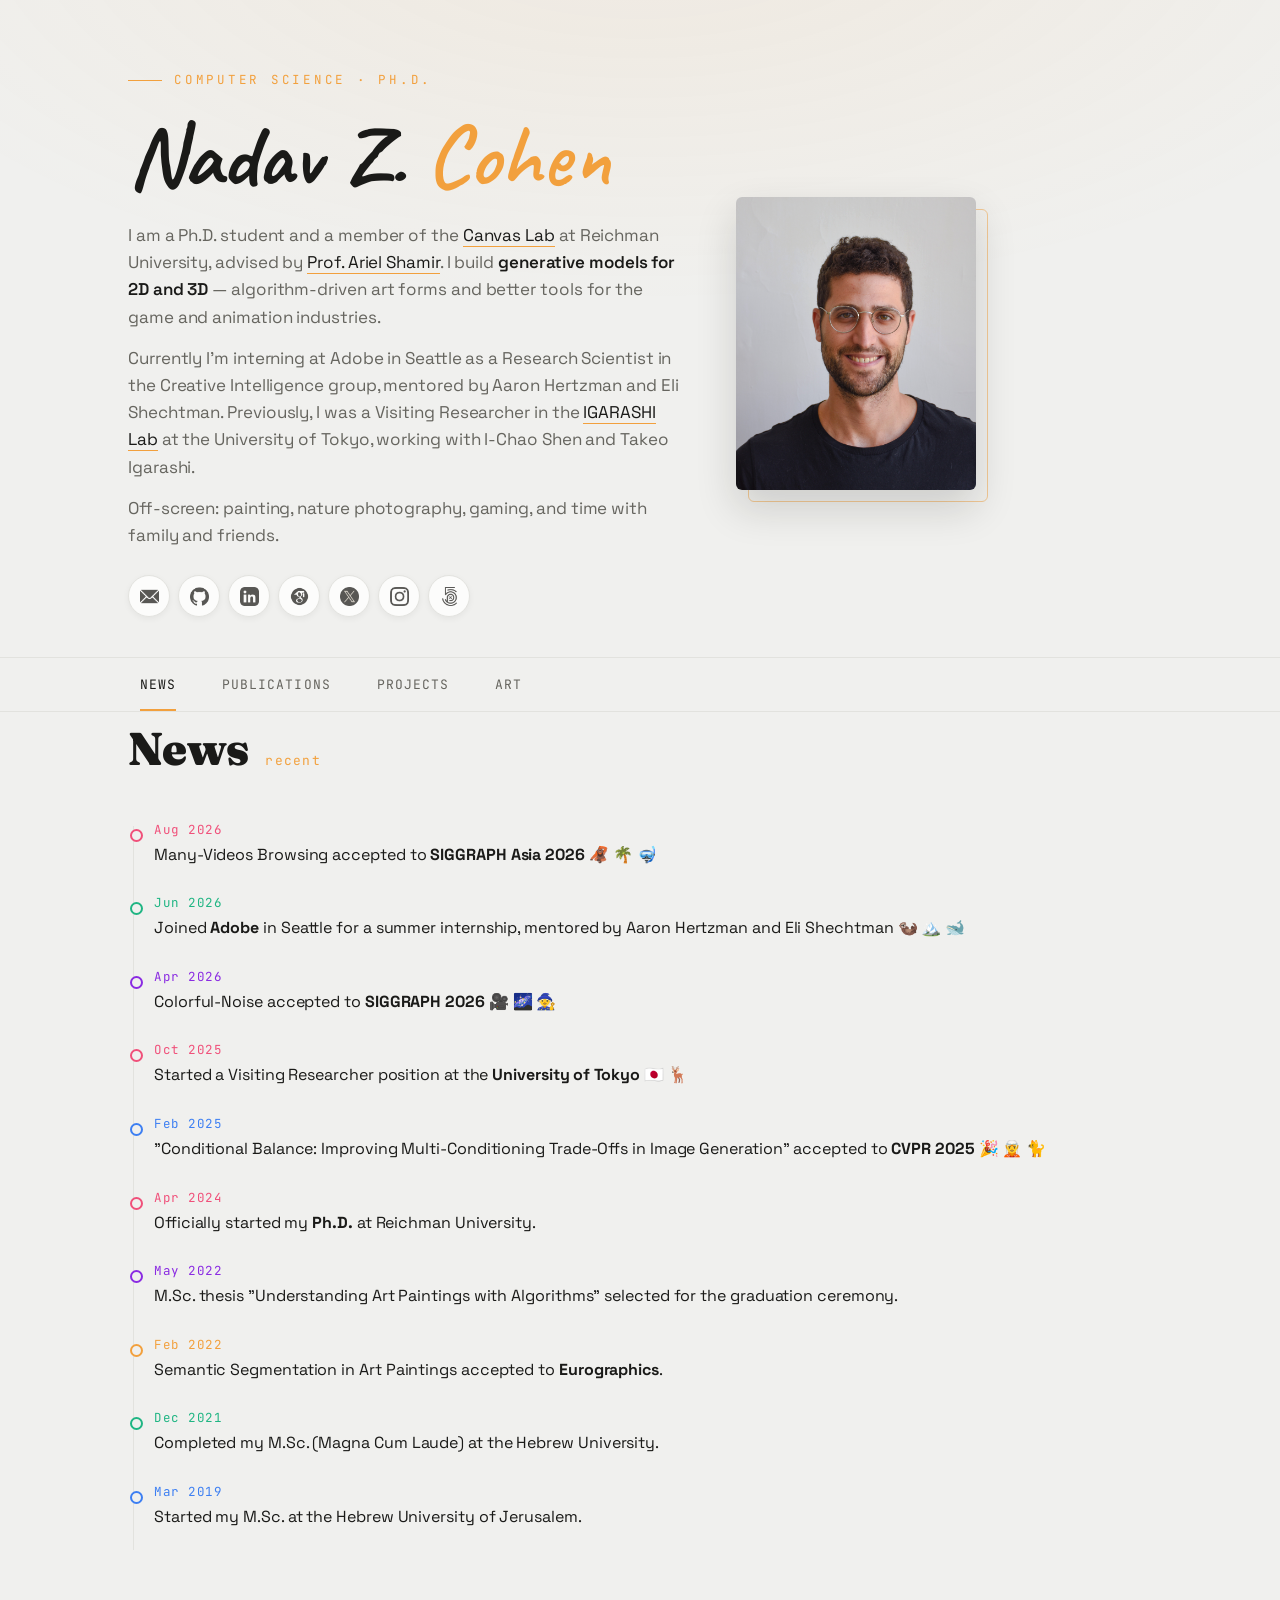
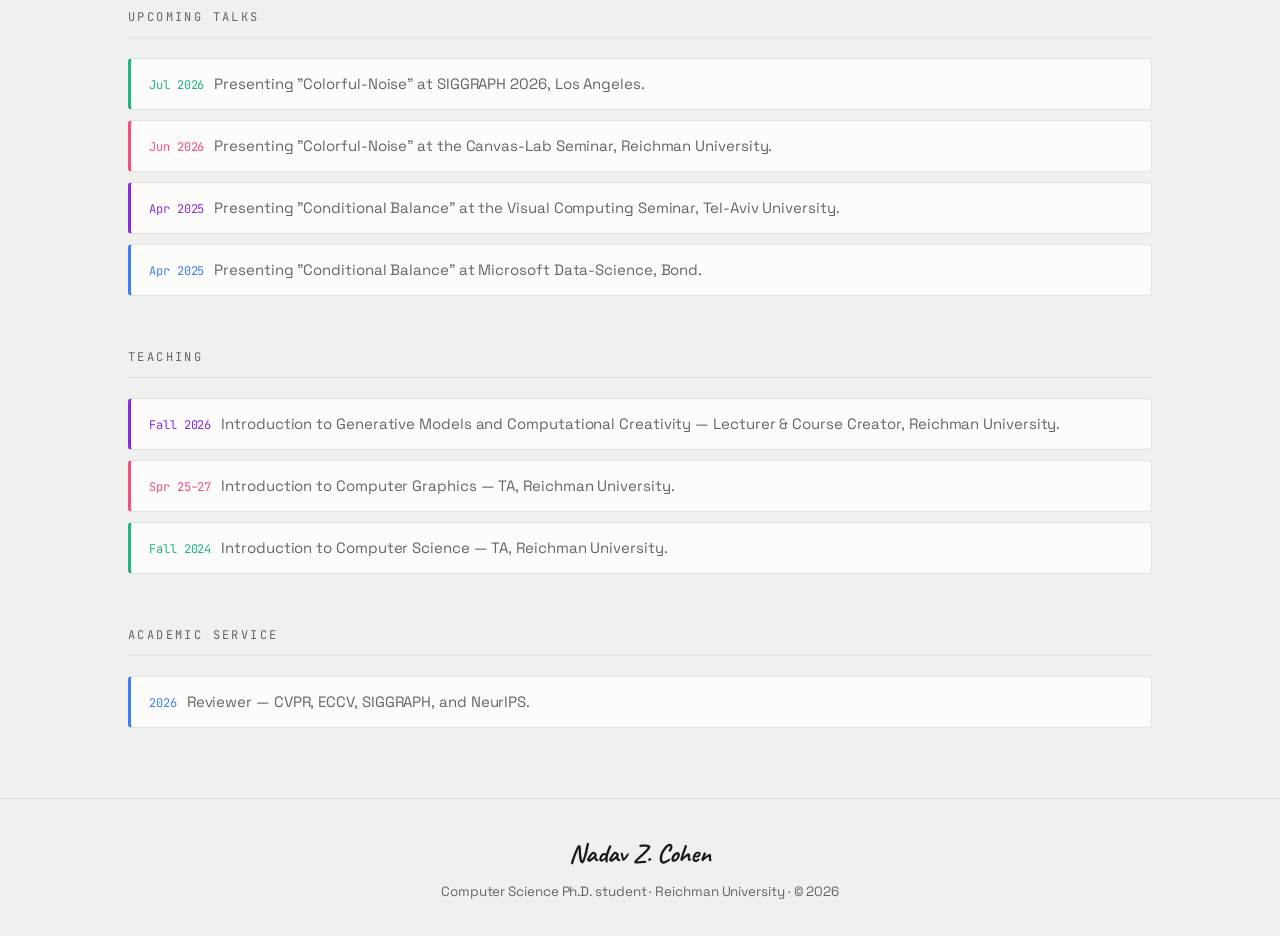
==== index.html @ 79a23402 "type fix" ====
<!DOCTYPE html>
<html lang="en">
<head>
<meta charset="UTF-8">
<meta name="viewport" content="width=device-width, initial-scale=1">
<meta name="author" content="Nadav Z. Cohen">
<title>Nadav Z. Cohen</title>

<link rel="preconnect" href="https://fonts.googleapis.com">
<link rel="preconnect" href="https://fonts.gstatic.com" crossorigin>
<link href="https://fonts.googleapis.com/css2?family=Caveat:wght@600;700&family=Fraunces:ital,opsz,wght@0,9..144,400;0,9..144,600;0,9..144,900;1,9..144,500&family=Space+Grotesk:wght@400;500;600;700&family=JetBrains+Mono:wght@400;500&display=swap" rel="stylesheet">

<link rel="icon" type="image/png" href="images/seal_icon.png">

<!-- Google Analytics -->
<script async src="https://www.googletagmanager.com/gtag/js?id=UA-179752514-1"></script>
<script>
  window.dataLayer = window.dataLayer || [];
  function gtag(){dataLayer.push(arguments);}
  gtag('js', new Date());
  gtag('config', 'UA-179752514-1');
</script>

<style>
:root{
  --ground:#f0f0ee;        /* dim white — soft neutral light grey */
  --ground-soft:#fcfcfb;   /* raised card surface, near-white */
  --paper:#1a1a18;         /* near-black ink text */
  --paper-dim:#66655f;     /* muted body */
  --line:#e2e2de;          /* hairline */
  /* pigment accents, used as a section filing system — bright & poppy */
  --pig-news:#f2a03d;      /* marigold */
  --pig-pub:#1fb583;       /* jade */
  --pig-proj:#3d7ff2;      /* cobalt */
  --pig-art:#f0507a;       /* punch pink */
  --accent:var(--pig-news);
  --display:"Fraunces",Georgia,serif;
  --body:"Space Grotesk",system-ui,sans-serif;
  --mono:"JetBrains Mono",monospace;
}

*{box-sizing:border-box;margin:0;padding:0}
html{scroll-behavior:smooth}
body{
  background:var(--ground);
  color:var(--paper);
  font-family:var(--body);
  font-size:16px;
  line-height:1.6;
  letter-spacing:-.005em;
  -webkit-font-smoothing:antialiased;
  overflow-x:hidden;
}
a{color:inherit;text-decoration:none}
img{display:block;max-width:100%}

.wrap{max-width:1080px;margin:0 auto;padding:0 28px}

/* subtle grain / vignette so the dark ground feels like canvas, not a void */
body::before{
  content:"";position:fixed;inset:0;pointer-events:none;z-index:0;
  background:radial-gradient(120% 80% at 50% -10%, rgba(242,160,61,.08), transparent 55%);
}

/* ---------- HERO ---------- */
.hero{position:relative;z-index:1;padding:70px 0 40px}
.hero-grid{display:flex;align-items:center;gap:48px;flex-wrap:wrap}
.hero-grid > div:first-child{flex:0 1 560px;min-width:0}
.eyebrow{
  font-family:var(--mono);font-size:12.5px;letter-spacing:.22em;text-transform:uppercase;
  color:var(--accent);margin-bottom:22px;display:flex;align-items:center;gap:12px;
}
.eyebrow::before{content:"";width:34px;height:1px;background:var(--accent)}
.hero h1{
  font-family:"Caveat",cursive;
  font-weight:700;
  font-size:clamp(52px,7vw,88px);
  line-height:1;
  letter-spacing:0;
  margin-bottom:22px;
  white-space:nowrap;
}
.hero h1 em{font-style:normal;font-weight:600;color:var(--accent)}
.lede{font-size:17px;color:var(--paper-dim);max-width:52ch;margin-bottom:14px}
.lede strong{color:var(--paper);font-weight:600}
.lede a{color:var(--paper);border-bottom:1px solid var(--accent);transition:color .2s}
.lede a:hover{color:var(--accent)}

.portrait{position:relative;width:240px;justify-self:start}
.portrait img{
  width:100%;border-radius:6px;
  filter:contrast(1.02);
  box-shadow:0 18px 40px rgba(26,24,21,.16);
}
.portrait::after{
  content:"";position:absolute;inset:12px -12px -12px 12px;border:1px solid var(--accent);
  border-radius:6px;z-index:-1;opacity:.5;transition:border-color .3s;
}

/* socials */
.socials{display:flex;gap:8px;margin-top:26px;flex-wrap:wrap}
.socials a{
  width:42px;height:42px;display:grid;place-items:center;border-radius:50%;
  border:1px solid var(--line);background:var(--ground-soft);
  box-shadow:0 2px 6px rgba(26,24,21,.05);
  transition:transform .2s ease,border-color .2s ease,background .2s ease;
}
.socials a:hover{transform:translateY(-3px);border-color:var(--accent);background:#f4f4f2}
.socials img{width:19px;height:19px;filter:invert(18%) sepia(6%) saturate(400%) hue-rotate(3deg);opacity:.8}

/* ---------- NAV ---------- */
nav{
  position:sticky;top:0;z-index:20;
  background:rgba(240,240,238,.85);backdrop-filter:blur(12px);
  border-top:1px solid var(--line);border-bottom:1px solid var(--line);
}
.nav-inner{display:flex;gap:6px;max-width:1080px;margin:0 auto;padding:0 20px}
.nav-btn{
  font-family:var(--mono);font-size:13px;letter-spacing:.08em;text-transform:uppercase;
  color:var(--paper-dim);background:none;border:none;cursor:pointer;
  padding:18px 20px;position:relative;transition:color .2s;
}
.nav-btn:hover{color:var(--paper)}
.nav-btn.active{color:var(--paper)}
.nav-btn::after{
  content:"";position:absolute;left:20px;right:20px;bottom:0;height:2px;
  background:var(--accent);transform:scaleX(0);transform-origin:left;transition:transform .3s ease;
}
.nav-btn.active::after{transform:scaleX(1)}

/* ---------- SECTIONS ---------- */
main{position:relative;z-index:1;padding:64px 0 40px;min-height:60vh}
.section{display:none;animation:rise .5s ease both}
.section.active{display:block}
@keyframes rise{from{opacity:0;transform:translateY(16px)}to{opacity:1;transform:none}}

.section-head{
  display:flex;align-items:baseline;gap:16px;margin-bottom:34px;
}
.section-head h2{
  font-family:var(--display);font-weight:900;font-size:clamp(30px,4vw,46px);letter-spacing:-.015em;
}
.section-head .count{font-family:var(--mono);font-size:13px;color:var(--accent);letter-spacing:.1em}
.subhead{
  font-family:var(--mono);font-size:12px;letter-spacing:.2em;text-transform:uppercase;
  color:var(--paper-dim);margin:52px 0 20px;padding-bottom:10px;border-bottom:1px solid var(--line);
}

/* ---------- NEWS (timeline) ---------- */
.timeline{position:relative;padding-left:26px}
.timeline::before{content:"";position:absolute;left:5px;top:6px;bottom:6px;width:1px;background:var(--line)}
.entry{position:relative;padding:0 0 26px 0}
.entry::before{
  content:"";position:absolute;left:-24px;top:9px;width:9px;height:9px;border-radius:50%;
  background:var(--ground);border:2px solid var(--dot,var(--accent));transition:transform .2s;
}
.entry:hover::before{transform:scale(1.4)}
.entry .date{font-family:var(--mono);font-size:12.5px;color:var(--dot,var(--accent));letter-spacing:.04em}
.entry p{color:var(--paper);font-size:16px;margin-top:2px}

.talks-list,.teaching-list,.service-list{display:grid;gap:10px}
.pill{
  border:1px solid var(--line);border-left:3px solid var(--pill,var(--accent));
  border-radius:4px;padding:13px 18px;font-size:15px;color:var(--paper-dim);
  transition:background .2s,color .2s;background:var(--ground-soft);
}
.pill:hover{background:#f6f6f4;color:var(--paper)}
.pill .k{font-family:var(--mono);font-size:12px;color:var(--pill,var(--accent));margin-right:10px}

/* ---------- PUBLICATIONS ---------- */
.pub{
  display:grid;grid-template-columns:420px 1fr;gap:30px;align-items:center;
  padding:26px;margin-bottom:22px;border:1px solid var(--line);border-radius:8px;
  background:var(--ground-soft);position:relative;overflow:hidden;
  transition:transform .3s ease,border-color .3s ease;
}
.pub::before{content:"";position:absolute;left:0;top:0;bottom:0;width:4px;background:var(--venue,var(--accent))}
.pub:hover{transform:translateY(-4px);border-color:var(--venue,var(--accent));box-shadow:0 14px 34px rgba(26,24,21,.1)}
.pub-img{border-radius:5px;overflow:hidden;background:#e8e8e4}
.pub-img img{width:100%;height:auto;display:block}
.venue{
  font-family:var(--mono);font-size:12px;letter-spacing:.14em;text-transform:uppercase;
  color:var(--venue,var(--accent));margin-bottom:8px;
}
.pub h3{font-family:var(--display);font-weight:600;font-size:23px;line-height:1.2;margin-bottom:12px;letter-spacing:-.01em}
.authors{font-size:14.5px;color:var(--paper-dim);margin-bottom:16px}
.authors a{color:var(--paper);transition:color .2s}
.authors a:hover{color:var(--venue,var(--accent))}
.authors .me{color:var(--venue,var(--accent));font-weight:600}
.links{display:flex;gap:10px;flex-wrap:wrap}
.links a{
  font-family:var(--mono);font-size:12.5px;padding:7px 14px;border-radius:20px;
  border:1px solid var(--line);color:var(--paper-dim);transition:all .2s;
}
.links a:hover{border-color:var(--venue,var(--accent));color:var(--paper);background:#f4f4f2}
/* disabled link — for papers/resources not available yet */
.links a.disabled{
  color:#c3bdb2;border-color:var(--line);border-style:dashed;
  cursor:not-allowed;pointer-events:none;background:transparent;
}
.links a.disabled:hover{border-color:var(--line);color:#c3bdb2;background:transparent}

/* ---------- PROJECTS ---------- */
.project{
  display:grid;grid-template-columns:280px 1fr;gap:0;border:1px solid var(--line);
  border-radius:8px;overflow:hidden;background:var(--ground-soft);
  transition:transform .3s ease,border-color .3s ease;
}
.project:hover{transform:translateY(-4px);border-color:var(--pig-proj);box-shadow:0 14px 34px rgba(26,24,21,.1)}
.project img{width:100%;height:100%;object-fit:cover;min-height:180px}
.project .body{padding:28px;display:flex;flex-direction:column;justify-content:center}
.project .date{font-family:var(--mono);font-size:12px;color:var(--pig-proj);letter-spacing:.1em;margin-bottom:10px}
.project h3{font-family:var(--display);font-weight:600;font-size:22px;margin-bottom:10px}
.project p{color:var(--paper-dim);font-size:15px}

/* ---------- ART ---------- */
.art-top{display:flex;justify-content:space-between;align-items:center;flex-wrap:wrap;gap:16px;margin-bottom:26px}
.toggle{display:flex;align-items:center;gap:10px;font-family:var(--mono);font-size:12px;letter-spacing:.1em;text-transform:uppercase;color:var(--paper-dim)}
.switch{position:relative;width:46px;height:26px}
.switch input{opacity:0;width:0;height:0}
.slider{position:absolute;inset:0;background:var(--line);border-radius:26px;cursor:pointer;transition:.3s}
.slider::before{content:"";position:absolute;width:20px;height:20px;left:3px;top:3px;background:var(--paper);border-radius:50%;transition:.3s}
input:checked + .slider{background:var(--pig-art)}
input:checked + .slider::before{transform:translateX(20px)}

.art-grid{display:grid;grid-template-columns:repeat(4,1fr);gap:16px}
.art-item{position:relative;aspect-ratio:1;border-radius:6px;overflow:hidden;cursor:pointer}
.art-item img{width:100%;height:100%;object-fit:cover;transition:transform .5s ease,filter .3s ease}
.art-item:hover img{transform:scale(1.06)}
.art-item .cap{
  position:absolute;left:0;right:0;bottom:0;padding:26px 12px 12px;
  background:linear-gradient(transparent,rgba(0,0,0,.85));
  font-family:var(--mono);font-size:11.5px;letter-spacing:.03em;color:#fff;
  opacity:0;transform:translateY(6px);transition:.3s;
}
.art-item:hover .cap{opacity:1;transform:none}
.art-item .nsfw-tag{
  position:absolute;top:50%;left:50%;transform:translate(-50%,-50%);
  font-family:var(--mono);font-size:11px;letter-spacing:.15em;color:#fff;
  border:1px solid #fff;padding:5px 10px;border-radius:3px;pointer-events:none;
}
.art-item img.nsfw{filter:blur(14px)}

/* modal */
.modal{display:none;position:fixed;inset:0;z-index:100;background:rgba(28,26,22,.55);backdrop-filter:blur(4px)}
.modal.open{display:grid;place-items:center;padding:32px}
.modal-box{display:grid;grid-template-columns:1fr 300px;gap:28px;max-width:1000px;max-height:88vh;align-items:center}
.modal-box img{max-height:82vh;border-radius:5px;object-fit:contain}
.modal-info{background:var(--ground-soft);padding:26px;border-radius:8px;box-shadow:0 20px 50px rgba(26,24,21,.25)}
.modal-info h3{font-family:var(--display);font-style:italic;font-weight:500;font-size:30px;margin-bottom:16px;color:var(--paper)}
.modal-info p{color:var(--paper-dim);font-size:15.5px;line-height:1.7}
.modal-close{position:fixed;top:18px;right:26px;width:44px;height:44px;font-size:30px;color:var(--paper);cursor:pointer;line-height:1;background:var(--ground-soft);border:1px solid var(--line);border-radius:50%;box-shadow:0 4px 12px rgba(26,24,21,.2)}

/* ---------- FOOTER ---------- */
footer{
  position:relative;z-index:1;border-top:1px solid var(--line);margin-top:70px;
  padding:34px 0;text-align:center;color:var(--paper-dim);font-size:13.5px;
}
footer .sig{font-family:"Caveat",cursive;font-weight:700;font-size:26px;color:var(--paper);margin-bottom:6px}

/* ---------- RESPONSIVE ---------- */
@media (max-width:820px){
  .hero-grid{grid-template-columns:1fr;gap:36px}
  .portrait{max-width:340px}
  .pub,.project{grid-template-columns:1fr}
  .art-grid{grid-template-columns:repeat(2,1fr)}
  .modal-box{grid-template-columns:1fr;overflow-y:auto}
  .nav-inner{overflow-x:auto}
  .nav-btn{white-space:nowrap;padding:16px 14px}
}
@media (max-width:480px){
  .hero h1{font-size:clamp(38px,12vw,52px)}
  .art-grid{grid-template-columns:1fr}
  .wrap{padding:0 20px}
}
@media (prefers-reduced-motion:reduce){
  *{animation:none!important;transition:none!important;scroll-behavior:auto}
}
</style>
</head>
<body>

<!-- HERO -->
<header class="hero">
  <div class="wrap hero-grid">
    <div>
      <div class="eyebrow">Computer Science · Ph.D.</div>
      <h1>Nadav Z. <em>Cohen</em></h1>
      <p class="lede">I am a Ph.D. student and a member of the <a href="https://canvas-lab.org/" target="_blank">Canvas Lab</a> at Reichman University, advised by <a href="https://faculty.runi.ac.il/arik/site/index.asp" target="_blank">Prof. Ariel Shamir</a>. I build <strong>generative models for 2D and 3D</strong> — algorithm-driven art forms and better tools for the game and animation industries.</p>
      <p class="lede">Currently I'm interning at Adobe in Seattle as a Research Scientist in the Creative Intelligence group, mentored by Aaron Hertzman and Eli Shechtman. Previously, I was a Visiting Researcher in the <a href="https://www-ui.is.s.u-tokyo.ac.jp/en/" target="_blank">IGARASHI Lab</a> at the University of Tokyo, working with I-Chao Shen and Takeo Igarashi.</p>
      <p class="lede">Off-screen: painting, nature photography, gaming, and time with family and friends.</p>
      <div class="socials">
        <a href="mailto:nadavc220@gmail.com" title="Email"><img src="images/icons/mail.png" alt="Email"></a>
        <a href="https://github.com/Nadavc220" target="_blank" title="GitHub"><img src="images/icons/github.png" alt="GitHub"></a>
        <a href="https://www.linkedin.com/in/nadavc220/" target="_blank" title="LinkedIn"><img src="images/icons/linkedin.png" alt="LinkedIn"></a>
        <a href="https://scholar.google.com/citations?hl=iw&user=fq-Ja3wAAAAJ" target="_blank" title="Google Scholar"><img src="images/icons/scholar.png" alt="Scholar"></a>
        <a href="https://x.com/nadavc220" target="_blank" title="X"><img src="images/icons/x.png" alt="X"></a>
        <a href="https://www.instagram.com/nadavc220/" target="_blank" title="Instagram"><img src="images/icons/instagram.png" alt="Instagram"></a>
        <a href="https://500px.com/p/nadavc220" target="_blank" title="500px"><img src="images/icons/500px.png" alt="500px"></a>
      </div>
    </div>
    <div class="portrait">
      <a href="images/profile.jpg"><img src="images/profile.jpg" alt="Nadav Cohen"></a>
    </div>
  </div>
</header>

<!-- NAV -->
<nav>
  <div class="nav-inner">
    <button class="nav-btn active" data-target="news" data-accent="--pig-news">News</button>
    <button class="nav-btn" data-target="publications" data-accent="--pig-pub">Publications</button>
    <button class="nav-btn" data-target="projects" data-accent="--pig-proj">Projects</button>
    <button class="nav-btn" data-target="art" data-accent="--pig-art">Art</button>
  </div>
</nav>

<main class="wrap">

  <!-- NEWS -->
  <section id="news" class="section active">
    <div class="section-head"><h2>News</h2><span class="count">recent</span></div>
    <div class="timeline">
      <div class="entry" style="--dot:var(--pig-art)"><div class="date">Aug 2026</div><p>Many-Videos Browsing accepted to <strong>SIGGRAPH Asia 2026</strong> 🦧 🌴 🤿</p></div>
      <div class="entry" style="--dot:var(--pig-pub)"><div class="date">Jun 2026</div><p>Joined <strong>Adobe</strong> in Seattle for a summer internship, mentored by Aaron Hertzman and Eli Shechtman 🦦 🏔️ 🐋</p></div>
      <div class="entry" style="--dot:blueviolet"><div class="date">Apr 2026</div><p>Colorful-Noise accepted to <strong>SIGGRAPH 2026</strong> 🎥 🌌 🧙</p></div>
      <div class="entry" style="--dot:var(--pig-art)"><div class="date">Oct 2025</div><p>Started a Visiting Researcher position at the <strong>University of Tokyo</strong> 🇯🇵 🦌</p></div>
      <div class="entry" style="--dot:var(--pig-proj)"><div class="date">Feb 2025</div><p>"Conditional Balance: Improving Multi-Conditioning Trade-Offs in Image Generation" accepted to <strong>CVPR 2025</strong> 🎉 🧝 🐈</p></div>
      <div class="entry" style="--dot:var(--pig-art)"><div class="date">Apr 2024</div><p>Officially started my <strong>Ph.D.</strong> at Reichman University.</p></div>
      <div class="entry" style="--dot:blueviolet"><div class="date">May 2022</div><p>M.Sc. thesis "Understanding Art Paintings with Algorithms" selected for the graduation ceremony.</p></div>
      <div class="entry" style="--dot:var(--pig-news)"><div class="date">Feb 2022</div><p>Semantic Segmentation in Art Paintings accepted to <strong>Eurographics</strong>.</p></div>
      <div class="entry" style="--dot:var(--pig-pub)"><div class="date">Dec 2021</div><p>Completed my M.Sc. (Magna Cum Laude) at the Hebrew University.</p></div>
      <div class="entry" style="--dot:var(--pig-proj)"><div class="date">Mar 2019</div><p>Started my M.Sc. at the Hebrew University of Jerusalem.</p></div>
    </div>

    <div class="subhead">Upcoming Talks</div>
    <div class="talks-list">
      <div class="pill" style="--pill:var(--pig-pub)"><span class="k">Jul 2026</span>Presenting "Colorful-Noise" at SIGGRAPH 2026, Los Angeles.</div>
      <div class="pill" style="--pill:var(--pig-art)"><span class="k">Jun 2026</span>Presenting "Colorful-Noise" at the Canvas-Lab Seminar, Reichman University.</div>
      <div class="pill" style="--pill:blueviolet"><span class="k">Apr 2025</span>Presenting "Conditional Balance" at the Visual Computing Seminar, Tel-Aviv University.</div>
      <div class="pill" style="--pill:var(--pig-proj)"><span class="k">Apr 2025</span>Presenting "Conditional Balance" at Microsoft Data-Science, Bond.</div>
    </div>

    <div class="subhead">Teaching</div>
    <div class="teaching-list">
      <div class="pill" style="--pill:blueviolet"><span class="k">Fall 2026</span>Introduction to Generative Models and Computational Creativity — Lecturer & Course Creator, Reichman University.</div>
      <div class="pill" style="--pill:var(--pig-art)"><span class="k">Spr 25–27</span>Introduction to Computer Graphics — TA, Reichman University.</div>
      <div class="pill" style="--pill:var(--pig-pub)"><span class="k">Fall 2024</span>Introduction to Computer Science — TA, Reichman University.</div>
    </div>

    <div class="subhead">Academic Service</div>
    <div class="service-list">
      <div class="pill" style="--pill:var(--pig-proj)"><span class="k">2026</span>Reviewer — CVPR, ECCV, SIGGRAPH, and NeurIPS.</div>
    </div>
  </section>

  <!-- PUBLICATIONS -->
  <section id="publications" class="section">
    <div class="section-head"><h2>Publications</h2><span class="count">04</span></div>

    <article class="pub" style="--venue:red">
      <div class="pub-img"><img src="images/teasers/mvb_teaser.jpg" alt="Many-Videos Browsing teaser"></div>
      <div>
        <div class="venue">SIGGRAPH Asia 2026</div>
        <h3>Many-Videos Browsing: Interactive Visualization of Generated Video Collections</h3>
        <div class="authors"><span>Jotaro Sakamiya</span>, <span>George Xu</span>, <a href="https://anranqi.github.io/" target="_blank">Anran Qi</a>, <a href="https://jdily.github.io/" target="_blank">I-Chao Shen</a>, <span class="me">Nadav Z. Cohen</span>, <a href="https://koyama.xyz/" target="_blank">Yuki Koyama</a>, <a href="https://www-ui.is.s.u-tokyo.ac.jp/~takeo/" target="_blank">Takeo Igarashi</a></div>
        <div class="links">
          <a class="disabled" title="Coming soon">Project</a>
          <a class="disabled" title="Coming soon">arXiv</a>
          <a class="disabled" title="Coming soon">Code</a>
        </div>
      </div>
    </article>

    <article class="pub" style="--venue:blueviolet">
      <div class="pub-img"><img src="images/teasers/Picture1.png" alt="Colorful-Noise teaser"></div>
      <div>
        <div class="venue">SIGGRAPH 2026</div>
        <h3>Colorful-Noise: Training-Free Low-Frequency Noise Manipulation for Color-Based Conditional Image Generation</h3>
        <div class="authors"><span class="me">Nadav Z. Cohen</span>, <a href="https://ofir1080.github.io/personal-webpage/" target="_blank">Ofir Abramovich</a>, <a href="https://faculty.runi.ac.il/arik/site/index.asp" target="_blank">Ariel Shamir</a></div>
        <div class="links">
          <a href="https://nadavc220.github.io/colorful-noise/" target="_blank">Project</a>
          <a href="https://arxiv.org/abs/2605.00548" target="_blank">arXiv</a>
          <a href="https://arxiv.org/abs/2605.00548" target="_blank">Code</a>
        </div>
      </div>
    </article>

    <article class="pub" style="--venue:var(--pig-pub)">
      <div class="pub-img"><img src="images/teasers/temp_teaser.png" alt="Conditional Balance teaser"></div>
      <div>
        <div class="venue">CVPR 2025</div>
        <h3>Conditional Balance: Improving Multi-Conditioning Trade-Offs in Image Generation</h3>
        <div class="authors"><span class="me">Nadav Z. Cohen</span>, <a href="https://www.linkedin.com/in/oronnir/" target="_blank">Oron Nir</a>, <a href="https://faculty.runi.ac.il/arik/site/index.asp" target="_blank">Ariel Shamir</a></div>
        <div class="links">
          <a href="https://nadavc220.github.io/conditional-balance.github.io/" target="_blank">Project</a>
          <a href="https://arxiv.org/abs/2412.19853" target="_blank">arXiv</a>
          <a href="https://github.com/Nadavc220/conditional-balance" target="_blank">Code</a>
        </div>
      </div>
    </article>

    <article class="pub" style="--venue:var(--pig-news)">
      <div class="pub-img"><img src="images/teasers/ssiap.jpg" alt="Semantic Segmentation in Art Paintings teaser"></div>
      <div>
        <div class="venue">Eurographics 2022</div>
        <h3>Semantic Segmentation in Art Paintings</h3>
        <div class="authors"><span class="me">Nadav Z. Cohen</span>, <a href="https://www.linkedin.com/in/yael-newman-34228b79/" target="_blank">Yael Newman</a>, <a href="https://faculty.runi.ac.il/arik/site/index.asp" target="_blank">Ariel Shamir</a></div>
        <div class="links">
          <a href="https://nadavc220.github.io/ssiap" target="_blank">Project</a>
          <a href="https://arxiv.org/abs/2203.03238" target="_blank">arXiv</a>
          <a href="https://github.com/nadavc220/semanticsegmentationinartpaintings" target="_blank">Code</a>
        </div>
      </div>
    </article>
  </section>

  <!-- PROJECTS -->
  <section id="projects" class="section">
    <div class="section-head"><h2>Projects</h2><span class="count">01</span></div>
    <a class="project" href="https://github.com/Nadavc220/MultiViewRender" target="_blank">
      <img src="images/projects/360renderer.png" alt="Blender Toolkit">
      <div class="body">
        <div class="date">May 2025</div>
        <h3>The 3D Researcher Blender Toolkit v0.1</h3>
        <p>A collection of Python bpy scripts that gather and automate useful Blender functionality for computer graphics researchers.</p>
      </div>
    </a>
  </section>

  <!-- ART -->
  <section id="art" class="section">
    <div class="art-top">
      <div class="section-head" style="margin:0"><h2>Paintings</h2><span class="count">gallery</span></div>
      <label class="toggle"><span class="switch"><input type="checkbox" id="nsfwToggle"><span class="slider"></span></span>Show NSFW</label>
    </div>
    <div class="art-grid" id="artGrid"></div>
  </section>

</main>

<!-- MODAL -->
<div class="modal" id="modal">
  <button class="modal-close" id="modalClose">&times;</button>
  <div class="modal-box">
    <img id="modalImg" src="" alt="">
    <div class="modal-info"><h3 id="modalTitle"></h3><p id="modalText"></p></div>
  </div>
</div>

<footer>
  <div class="sig">Nadav Z. Cohen</div>
  <p>Computer Science Ph.D. student · Reichman University · © 2026</p>
</footer>

<script>
/* ---- section switching ---- */
const buttons=document.querySelectorAll('.nav-btn');
const sections=document.querySelectorAll('.section');
const root=document.documentElement;
buttons.forEach(btn=>btn.addEventListener('click',()=>{
  const t=btn.dataset.target;
  buttons.forEach(b=>b.classList.remove('active'));
  btn.classList.add('active');
  root.style.setProperty('--accent',`var(${btn.dataset.accent})`);
  sections.forEach(s=>s.classList.toggle('active',s.id===t));
  window.scrollTo({top:document.querySelector('nav').offsetTop-1,behavior:'smooth'});
}));

/* ---- art data ---- */
const art=[
  {t:"Portrait Oil Study",img:"gurney_portrait_0",d:"A realistic oil paint study, portrait of a woman. After James Gurney."},
  {t:"Leopard Sketch",img:"leopard",d:"A detailed pencil sketch of a leopard."},
  {t:"Dark Knight",img:"batman",d:"A black marker sketch of Batman as portrayed by Robert Pattinson in the 2022 Matt Reeves film \"The Batman\"."},
  {t:"\"Abraham\" after Caravaggio",img:"caravaggio",d:"A study inspired by Caravaggio's dramatic style, emphasizing the interplay of light and shadow."},
  {t:"Woman in Blue",img:"woman_blue",d:"Abstract portrait of a woman in blue tones, exploring feminine form and emotion. After @SachaLeyendecker.",nsfw:true},
  {t:"Woman Sketch",img:"portrait_woman",d:"A detailed portrait study of a woman, focusing on facial expression."},
  {t:"Jasper National Park",img:"edith_cavell",d:"A mountain range in Jasper National Park in oil paints."},
  {t:"\"Horse Sketch\" after Degas",img:"horse_pencil",d:"A detailed pencil study of a horse, showcasing movement and form."},
  {t:"Woman in Red",img:"woman_red",d:"Figure study in red tones exploring form and composition. After @SachaLeyendecker.",nsfw:true},
  {t:"Sculpture Sketch",img:"sculpture_sketch",d:""},
  {t:"Saitama",img:"ConsNormPunch",d:""},
  {t:"Danielle Pen Sketch",img:"pen_sketch",d:"A sketch of Danielle searching for bears in the cloud forests of Ecuador."},
  {t:"Van-Gogh Study",img:"gogh",d:"A study of Van Gogh's early paintings, exploring color and brushwork."},
  {t:"Woman Sketch",img:"woman_sketch",d:"A figure sketch study focusing on form and gesture.",nsfw:true},
];
const grid=document.getElementById('artGrid');
art.forEach(a=>{
  const el=document.createElement('div');
  el.className='art-item';
  el.innerHTML=`<img src="images/art/thumbnails/${a.img}.jpg" alt="${a.t}" class="${a.nsfw?'nsfw':''}">
    ${a.nsfw?'<span class="nsfw-tag">NSFW</span>':''}
    <div class="cap">${a.t}</div>`;
  el.addEventListener('click',()=>openModal(a));
  grid.appendChild(el);
});

/* ---- nsfw toggle ---- */
document.getElementById('nsfwToggle').addEventListener('change',function(){
  document.querySelectorAll('.art-item').forEach((el,i)=>{
    if(art[i].nsfw){
      el.querySelector('img').style.filter=this.checked?'none':'blur(14px)';
      const tag=el.querySelector('.nsfw-tag'); if(tag)tag.style.opacity=this.checked?'0':'1';
    }
  });
});

/* ---- modal ---- */
const modal=document.getElementById('modal');
function openModal(a){
  document.getElementById('modalImg').src=`images/art/full_size/${a.img}.jpg`;
  document.getElementById('modalTitle').textContent=a.t;
  document.getElementById('modalText').textContent=a.d||"—";
  modal.classList.add('open');
}
document.getElementById('modalClose').addEventListener('click',()=>modal.classList.remove('open'));
modal.addEventListener('click',e=>{if(e.target===modal)modal.classList.remove('open')});
document.addEventListener('keydown',e=>{if(e.key==='Escape')modal.classList.remove('open')});
document.addEventListener('contextmenu',e=>{if(e.target.tagName==='IMG')e.preventDefault()});
</script>
</body>
</html>
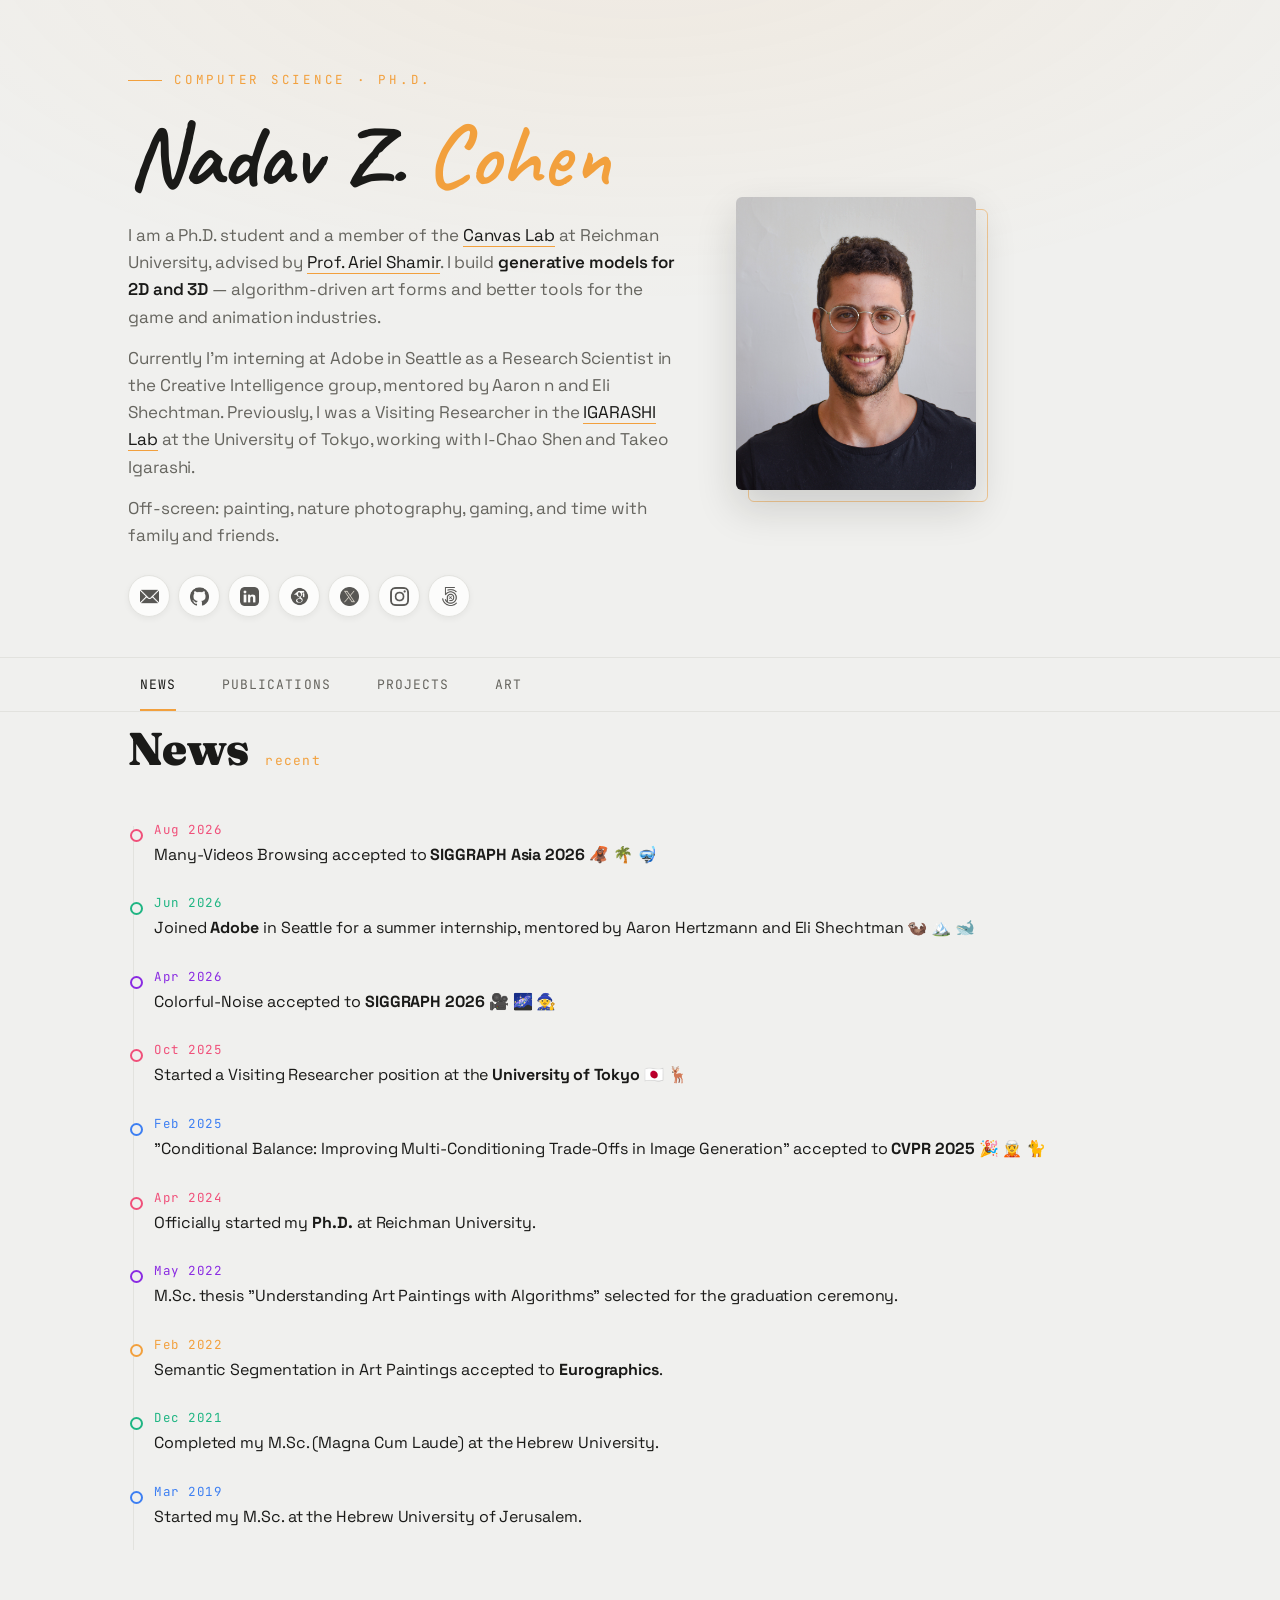
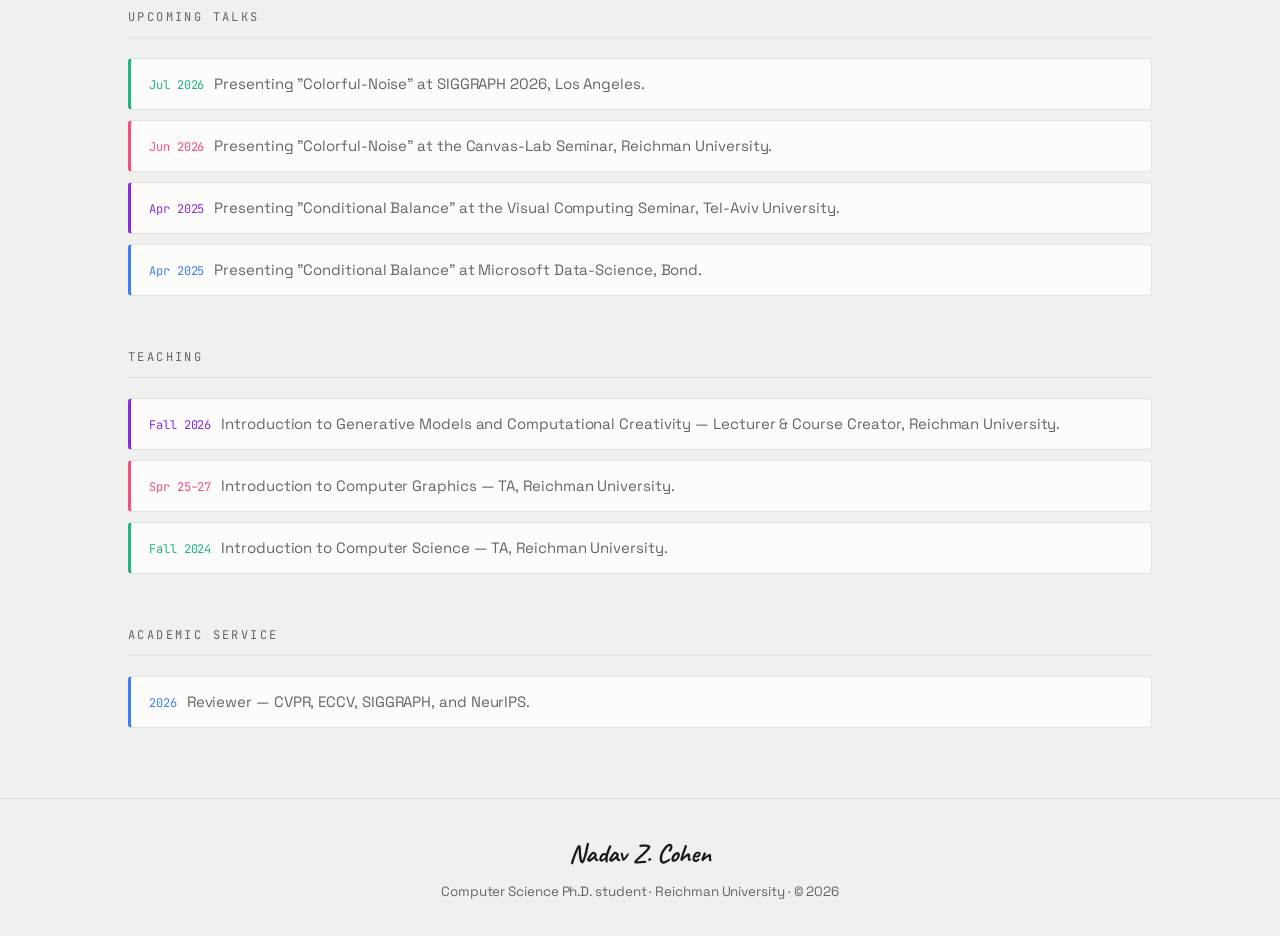
==== commit 0a063543: "fix typo" ====
--- a/index.html
+++ b/index.html
@@ -287,7 +287,7 @@
       <div class="eyebrow">Computer Science · Ph.D.</div>
       <h1>Nadav Z. <em>Cohen</em></h1>
       <p class="lede">I am a Ph.D. student and a member of the <a href="https://canvas-lab.org/" target="_blank">Canvas Lab</a> at Reichman University, advised by <a href="https://faculty.runi.ac.il/arik/site/index.asp" target="_blank">Prof. Ariel Shamir</a>. I build <strong>generative models for 2D and 3D</strong> — algorithm-driven art forms and better tools for the game and animation industries.</p>
-      <p class="lede">Currently I'm interning at Adobe in Seattle as a Research Scientist in the Creative Intelligence group, mentored by Aaron Hertzman and Eli Shechtman. Previously, I was a Visiting Researcher in the <a href="https://www-ui.is.s.u-tokyo.ac.jp/en/" target="_blank">IGARASHI Lab</a> at the University of Tokyo, working with I-Chao Shen and Takeo Igarashi.</p>
+      <p class="lede">Currently I'm interning at Adobe in Seattle as a Research Scientist in the Creative Intelligence group, mentored by Aaron n and Eli Shechtman. Previously, I was a Visiting Researcher in the <a href="https://www-ui.is.s.u-tokyo.ac.jp/en/" target="_blank">IGARASHI Lab</a> at the University of Tokyo, working with I-Chao Shen and Takeo Igarashi.</p>
       <p class="lede">Off-screen: painting, nature photography, gaming, and time with family and friends.</p>
       <div class="socials">
         <a href="mailto:nadavc220@gmail.com" title="Email"><img src="images/icons/mail.png" alt="Email"></a>
@@ -322,7 +322,7 @@
     <div class="section-head"><h2>News</h2><span class="count">recent</span></div>
     <div class="timeline">
       <div class="entry" style="--dot:var(--pig-art)"><div class="date">Aug 2026</div><p>Many-Videos Browsing accepted to <strong>SIGGRAPH Asia 2026</strong> 🦧 🌴 🤿</p></div>
-      <div class="entry" style="--dot:var(--pig-pub)"><div class="date">Jun 2026</div><p>Joined <strong>Adobe</strong> in Seattle for a summer internship, mentored by Aaron Hertzman and Eli Shechtman 🦦 🏔️ 🐋</p></div>
+      <div class="entry" style="--dot:var(--pig-pub)"><div class="date">Jun 2026</div><p>Joined <strong>Adobe</strong> in Seattle for a summer internship, mentored by Aaron Hertzmann and Eli Shechtman 🦦 🏔️ 🐋</p></div>
       <div class="entry" style="--dot:blueviolet"><div class="date">Apr 2026</div><p>Colorful-Noise accepted to <strong>SIGGRAPH 2026</strong> 🎥 🌌 🧙</p></div>
       <div class="entry" style="--dot:var(--pig-art)"><div class="date">Oct 2025</div><p>Started a Visiting Researcher position at the <strong>University of Tokyo</strong> 🇯🇵 🦌</p></div>
       <div class="entry" style="--dot:var(--pig-proj)"><div class="date">Feb 2025</div><p>"Conditional Balance: Improving Multi-Conditioning Trade-Offs in Image Generation" accepted to <strong>CVPR 2025</strong> 🎉 🧝 🐈</p></div>
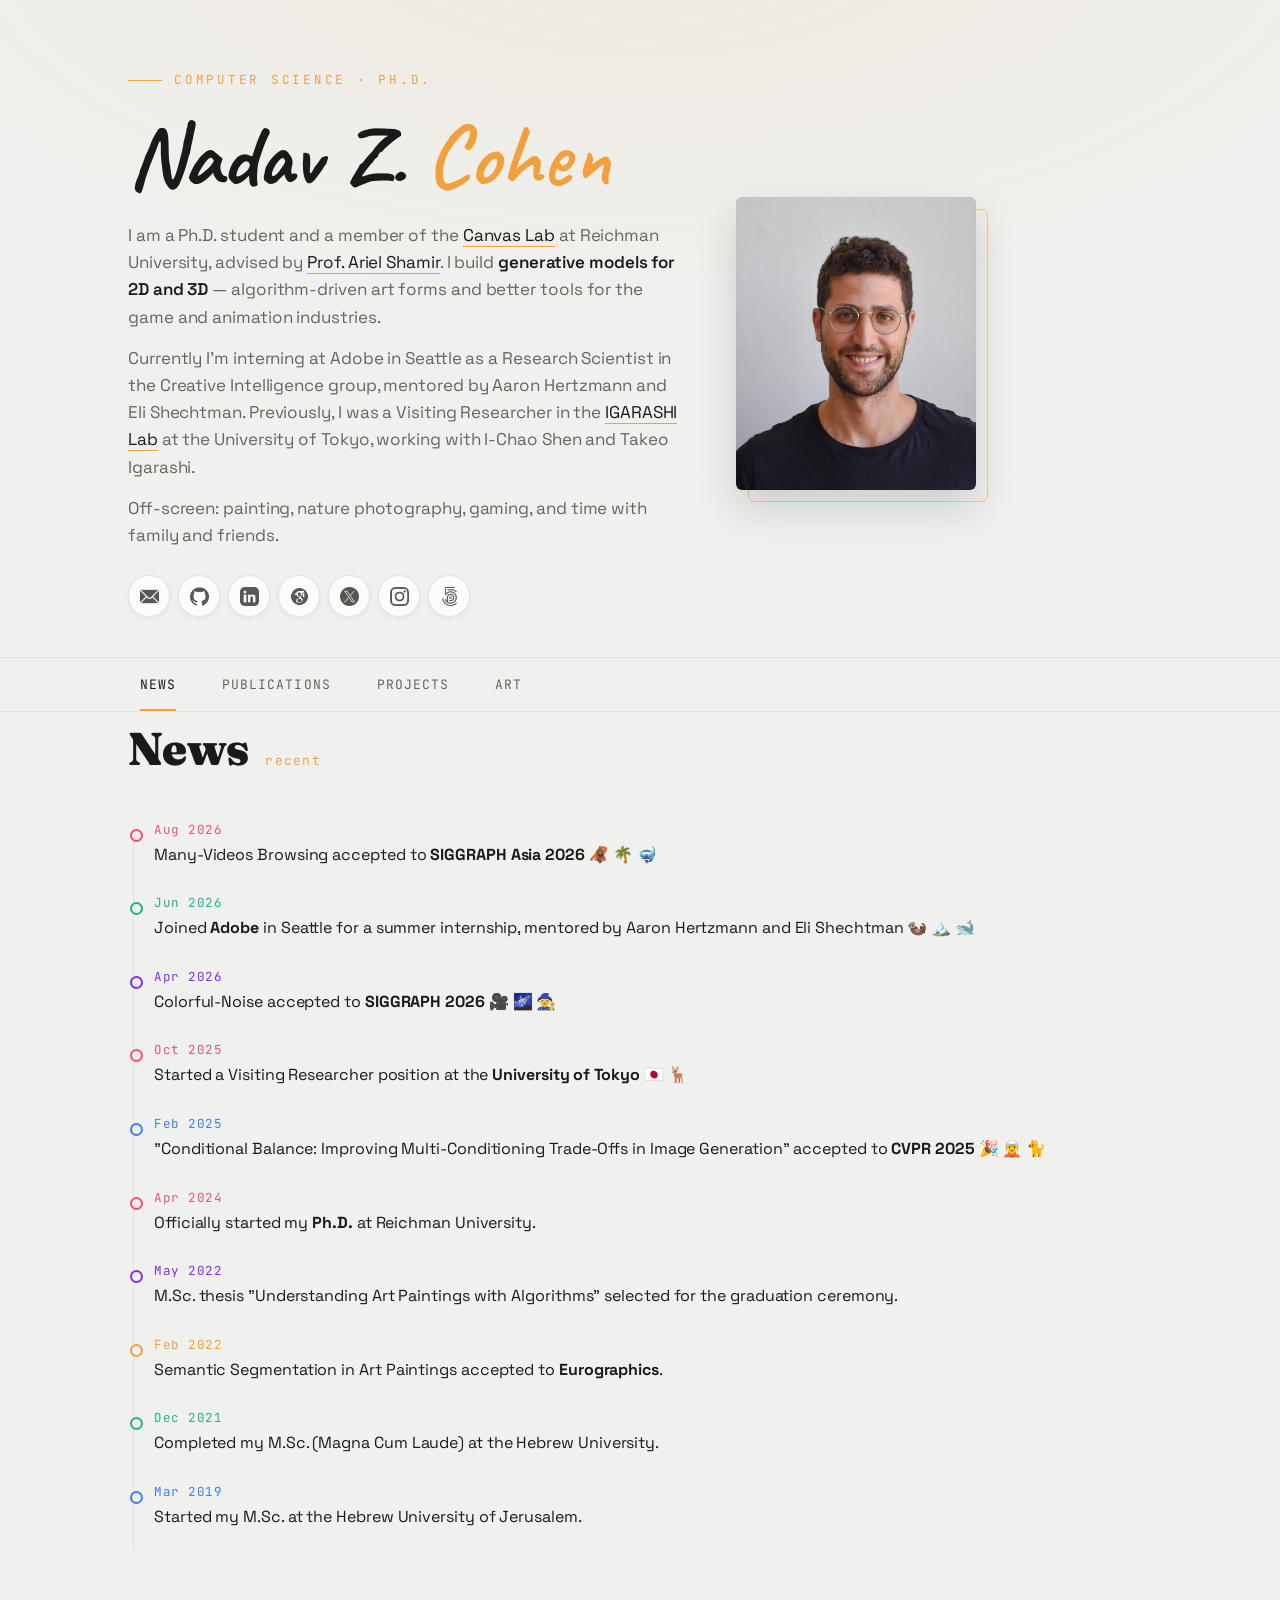
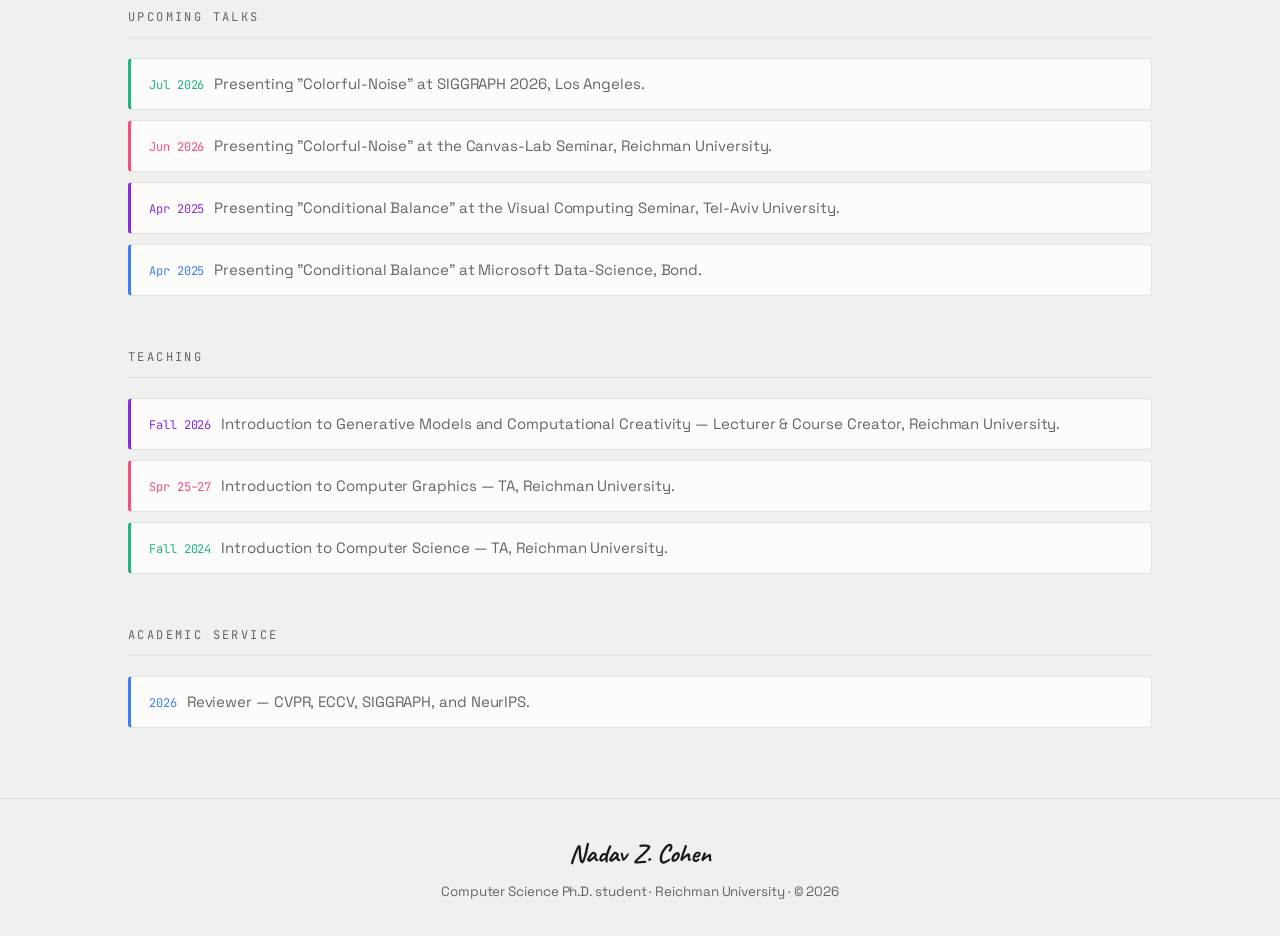
==== commit 648cecbd: "typo fix" ====
--- a/index.html
+++ b/index.html
@@ -287,7 +287,7 @@
       <div class="eyebrow">Computer Science · Ph.D.</div>
       <h1>Nadav Z. <em>Cohen</em></h1>
       <p class="lede">I am a Ph.D. student and a member of the <a href="https://canvas-lab.org/" target="_blank">Canvas Lab</a> at Reichman University, advised by <a href="https://faculty.runi.ac.il/arik/site/index.asp" target="_blank">Prof. Ariel Shamir</a>. I build <strong>generative models for 2D and 3D</strong> — algorithm-driven art forms and better tools for the game and animation industries.</p>
-      <p class="lede">Currently I'm interning at Adobe in Seattle as a Research Scientist in the Creative Intelligence group, mentored by Aaron n and Eli Shechtman. Previously, I was a Visiting Researcher in the <a href="https://www-ui.is.s.u-tokyo.ac.jp/en/" target="_blank">IGARASHI Lab</a> at the University of Tokyo, working with I-Chao Shen and Takeo Igarashi.</p>
+      <p class="lede">Currently I'm interning at Adobe in Seattle as a Research Scientist in the Creative Intelligence group, mentored by Aaron Hertzmann and Eli Shechtman. Previously, I was a Visiting Researcher in the <a href="https://www-ui.is.s.u-tokyo.ac.jp/en/" target="_blank">IGARASHI Lab</a> at the University of Tokyo, working with I-Chao Shen and Takeo Igarashi.</p>
       <p class="lede">Off-screen: painting, nature photography, gaming, and time with family and friends.</p>
       <div class="socials">
         <a href="mailto:nadavc220@gmail.com" title="Email"><img src="images/icons/mail.png" alt="Email"></a>
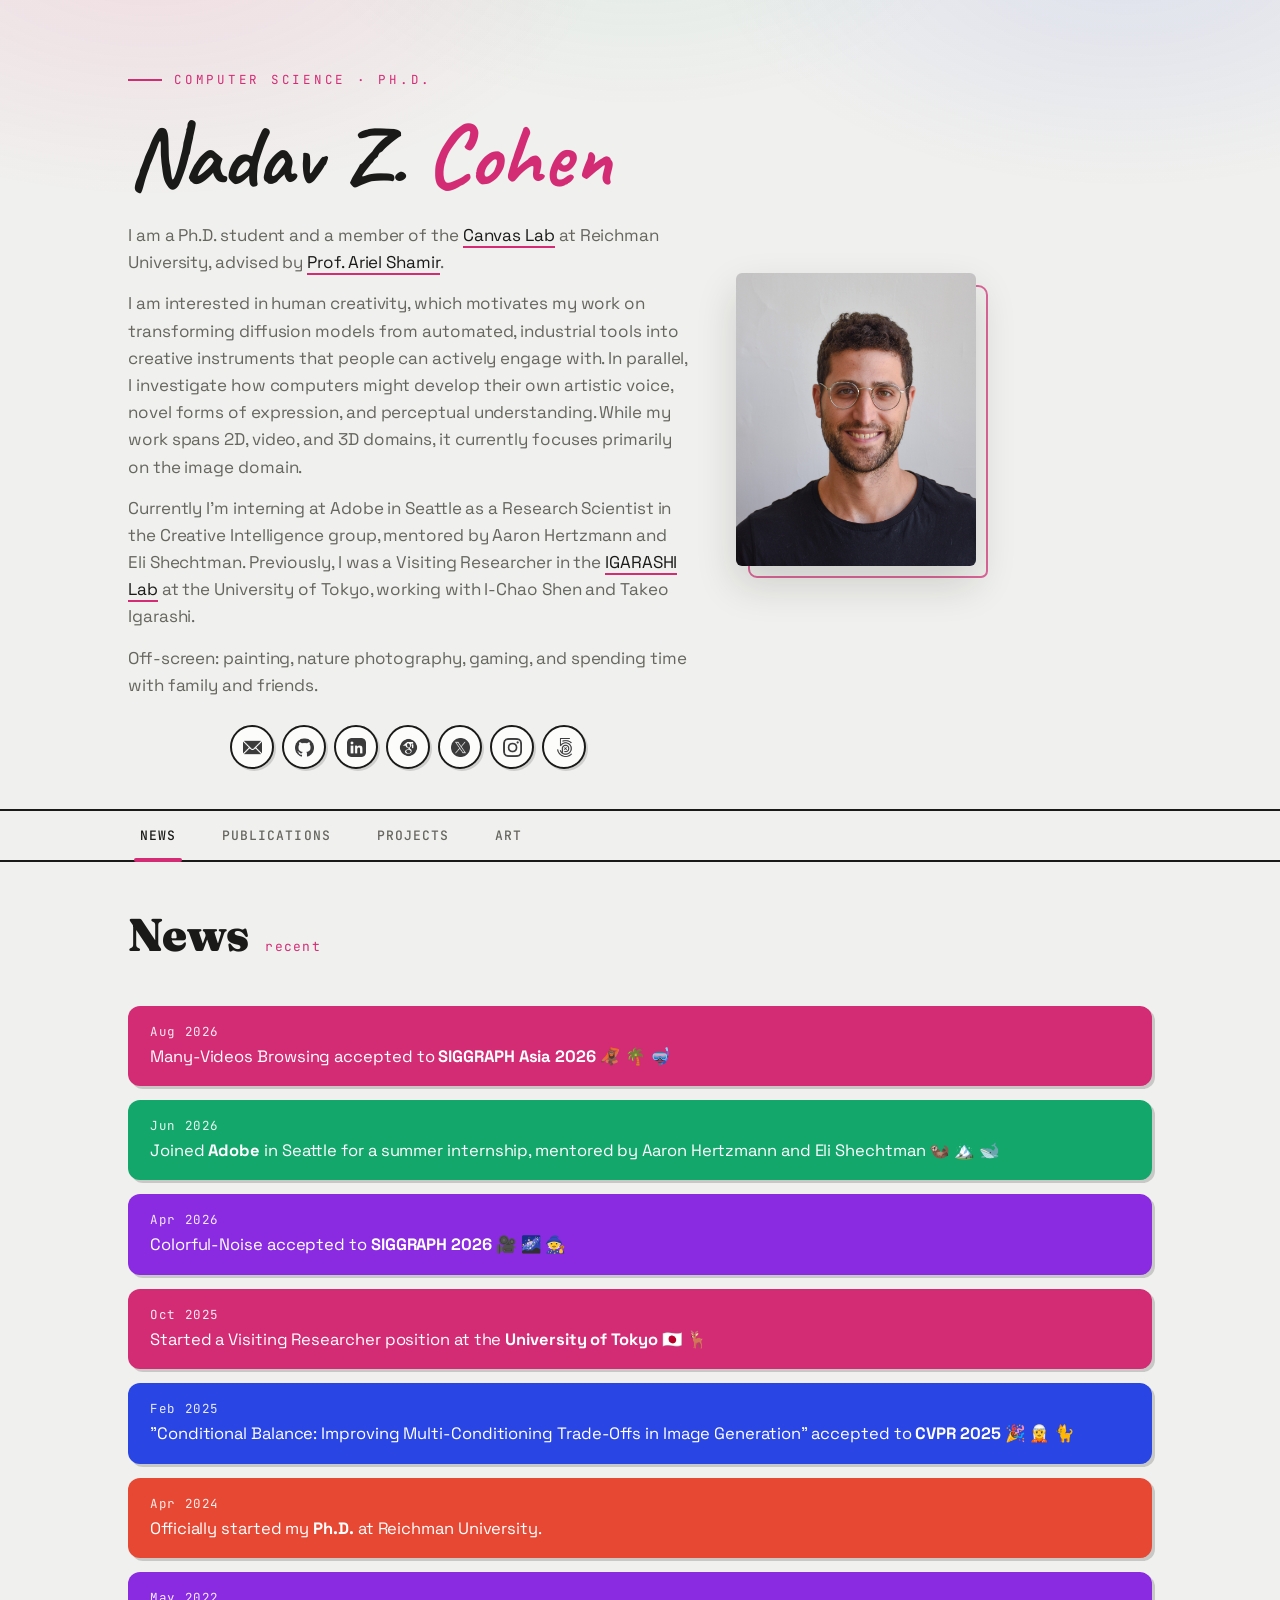
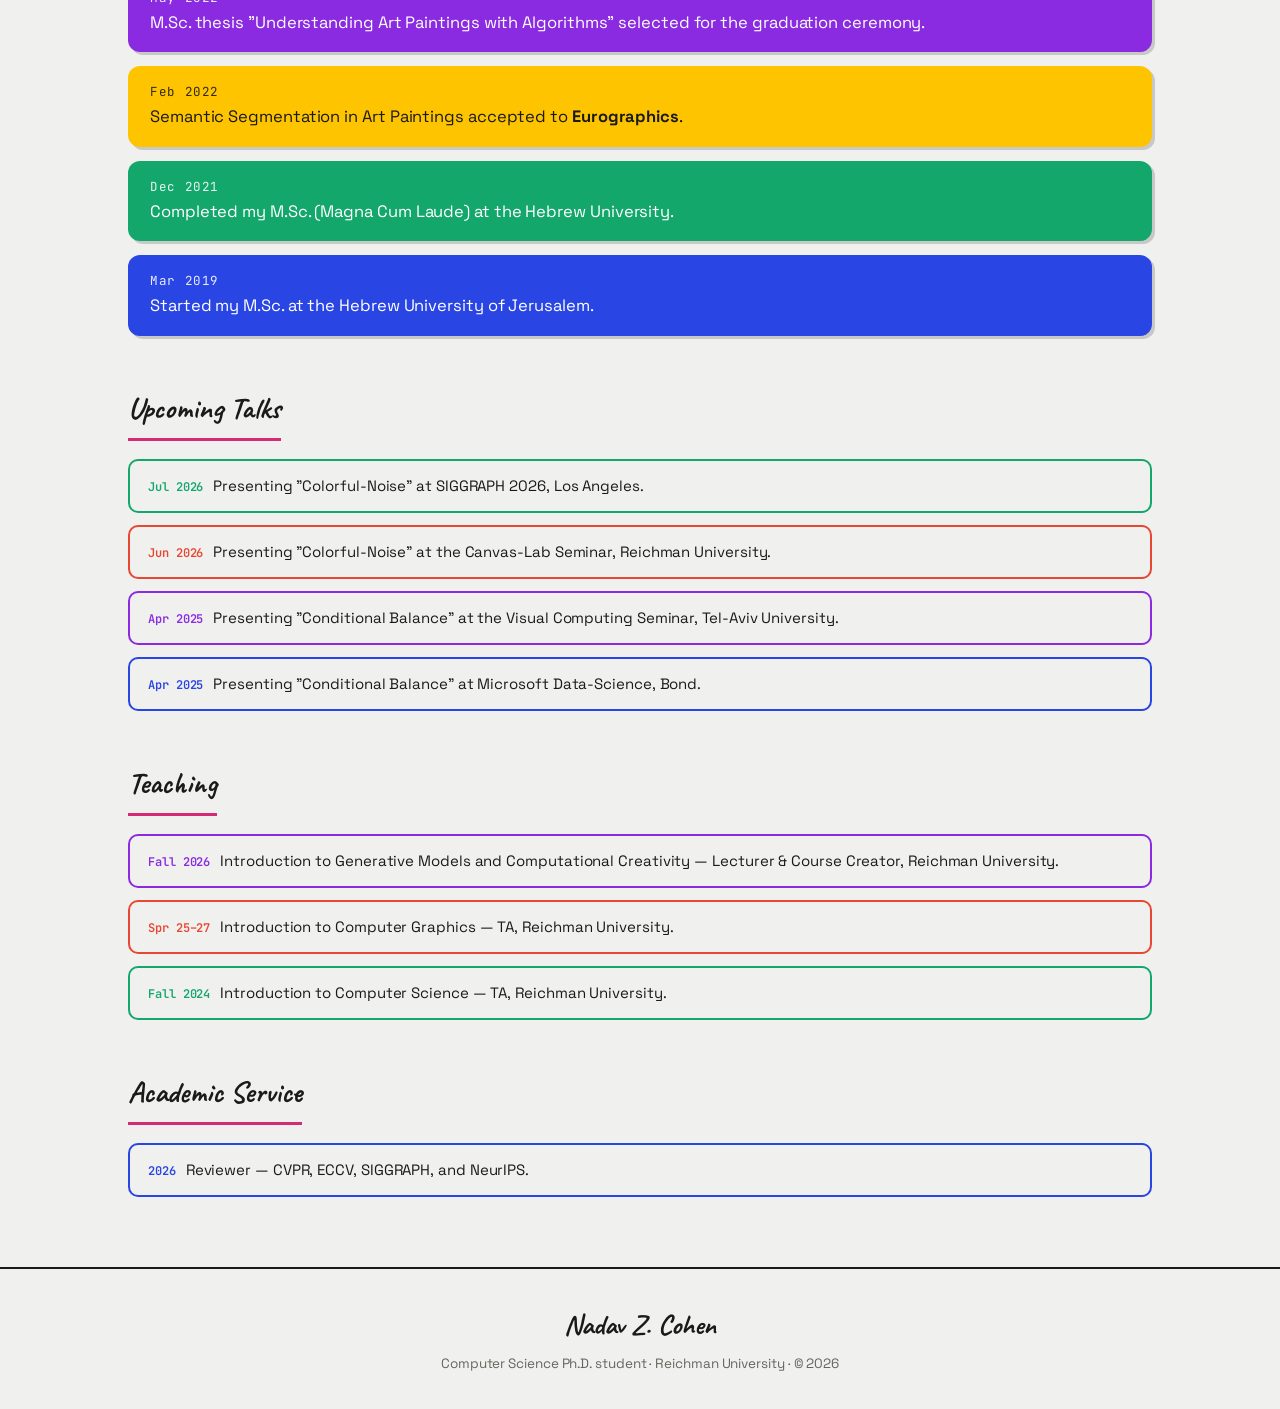
==== commit 6be9052f: "udpate" ====
--- a/index.html
+++ b/index.html
@@ -28,12 +28,16 @@
   --paper:#1a1a18;         /* near-black ink text */
   --paper-dim:#66655f;     /* muted body */
   --line:#e2e2de;          /* hairline */
-  /* pigment accents, used as a section filing system — bright & poppy */
-  --pig-news:#f2a03d;      /* marigold */
-  --pig-pub:#1fb583;       /* jade */
-  --pig-proj:#3d7ff2;      /* cobalt */
-  --pig-art:#f0507a;       /* punch pink */
-  --accent:var(--pig-news);
+  /* SATURATED palette pulled from the old site's color blocks */
+  --c-pink:#ed266c;
+  --c-green:#14a76c;
+  --c-purple:#8a2be2;      /* blueviolet */
+  --c-blue:#2945e4;
+  --c-navy:#d32c75;        /* soft rose-pink — News accent (pink but muted, not neon) */
+  --c-yellow:#ffc400;
+  --c-red:#e64833;
+  --c-orange:#f2a03d;
+  --accent:var(--c-navy);
   --display:"Fraunces",Georgia,serif;
   --body:"Space Grotesk",system-ui,sans-serif;
   --mono:"JetBrains Mono",monospace;
@@ -56,10 +60,13 @@
 
 .wrap{max-width:1080px;margin:0 auto;padding:0 28px}
 
-/* subtle grain / vignette so the dark ground feels like canvas, not a void */
+/* playful multi-color wash at the top */
 body::before{
   content:"";position:fixed;inset:0;pointer-events:none;z-index:0;
-  background:radial-gradient(120% 80% at 50% -10%, rgba(242,160,61,.08), transparent 55%);
+  background:
+    radial-gradient(60% 50% at 12% -8%, rgba(237,38,108,.10), transparent 60%),
+    radial-gradient(55% 45% at 88% -6%, rgba(41,69,228,.09), transparent 60%),
+    radial-gradient(50% 40% at 50% -10%, rgba(20,167,108,.07), transparent 55%);
 }
 
 /* ---------- HERO ---------- */
@@ -70,7 +77,7 @@
   font-family:var(--mono);font-size:12.5px;letter-spacing:.22em;text-transform:uppercase;
   color:var(--accent);margin-bottom:22px;display:flex;align-items:center;gap:12px;
 }
-.eyebrow::before{content:"";width:34px;height:1px;background:var(--accent)}
+.eyebrow::before{content:"";width:34px;height:2px;background:var(--accent)}
 .hero h1{
   font-family:"Caveat",cursive;
   font-weight:700;
@@ -80,10 +87,10 @@
   margin-bottom:22px;
   white-space:nowrap;
 }
-.hero h1 em{font-style:normal;font-weight:600;color:var(--accent)}
+.hero h1 em{font-style:normal;font-weight:700;color:var(--accent)}
 .lede{font-size:17px;color:var(--paper-dim);max-width:52ch;margin-bottom:14px}
 .lede strong{color:var(--paper);font-weight:600}
-.lede a{color:var(--paper);border-bottom:1px solid var(--accent);transition:color .2s}
+.lede a{color:var(--paper);border-bottom:2px solid var(--accent);transition:color .2s,background .2s}
 .lede a:hover{color:var(--accent)}
 
 .portrait{position:relative;width:240px;justify-self:start}
@@ -92,39 +99,41 @@
   filter:contrast(1.02);
   box-shadow:0 18px 40px rgba(26,24,21,.16);
 }
+/* sketchy double-frame behind the photo */
 .portrait::after{
-  content:"";position:absolute;inset:12px -12px -12px 12px;border:1px solid var(--accent);
-  border-radius:6px;z-index:-1;opacity:.5;transition:border-color .3s;
+  content:"";position:absolute;inset:12px -12px -12px 12px;border:2px solid var(--accent);
+  border-radius:8px 10px 7px 9px;z-index:-1;opacity:.7;transition:border-color .3s;
 }
 
 /* socials */
-.socials{display:flex;gap:8px;margin-top:26px;flex-wrap:wrap}
+.socials{display:flex;gap:8px;margin-top:26px;flex-wrap:wrap;justify-content:center}
 .socials a{
-  width:42px;height:42px;display:grid;place-items:center;border-radius:50%;
-  border:1px solid var(--line);background:var(--ground-soft);
-  box-shadow:0 2px 6px rgba(26,24,21,.05);
-  transition:transform .2s ease,border-color .2s ease,background .2s ease;
-}
-.socials a:hover{transform:translateY(-3px);border-color:var(--accent);background:#f4f4f2}
-.socials img{width:19px;height:19px;filter:invert(18%) sepia(6%) saturate(400%) hue-rotate(3deg);opacity:.8}
+  width:44px;height:44px;display:grid;place-items:center;border-radius:50%;
+  border:2px solid var(--paper);background:var(--ground-soft);
+  box-shadow:2px 2px 0 rgba(26,24,21,.15);
+  transition:transform .2s ease,background .2s ease,box-shadow .2s ease;
+}
+.socials a:hover{transform:translate(-2px,-2px);background:#fff;box-shadow:4px 4px 0 var(--accent)}
+.socials img{width:19px;height:19px;filter:invert(10%);opacity:.85}
 
 /* ---------- NAV ---------- */
 nav{
   position:sticky;top:0;z-index:20;
-  background:rgba(240,240,238,.85);backdrop-filter:blur(12px);
-  border-top:1px solid var(--line);border-bottom:1px solid var(--line);
+  background:rgba(240,240,238,.9);backdrop-filter:blur(12px);
+  border-top:2px solid var(--paper);border-bottom:2px solid var(--paper);
 }
 .nav-inner{display:flex;gap:6px;max-width:1080px;margin:0 auto;padding:0 20px}
 .nav-btn{
   font-family:var(--mono);font-size:13px;letter-spacing:.08em;text-transform:uppercase;
-  color:var(--paper-dim);background:none;border:none;cursor:pointer;
-  padding:18px 20px;position:relative;transition:color .2s;
+  color:var(--paper-dim);background:none;border:none;cursor:pointer;font-weight:500;
+  padding:16px 20px;position:relative;transition:color .2s;
 }
 .nav-btn:hover{color:var(--paper)}
 .nav-btn.active{color:var(--paper)}
 .nav-btn::after{
-  content:"";position:absolute;left:20px;right:20px;bottom:0;height:2px;
+  content:"";position:absolute;left:14px;right:14px;bottom:-2px;height:4px;
   background:var(--accent);transform:scaleX(0);transform-origin:left;transition:transform .3s ease;
+  border-radius:2px;
 }
 .nav-btn.active::after{transform:scaleX(1)}
 
@@ -135,96 +144,107 @@
 @keyframes rise{from{opacity:0;transform:translateY(16px)}to{opacity:1;transform:none}}
 
 .section-head{
-  display:flex;align-items:baseline;gap:16px;margin-bottom:34px;
+  display:flex;align-items:baseline;gap:16px;margin-top:36px;margin-bottom:34px;
 }
 .section-head h2{
   font-family:var(--display);font-weight:900;font-size:clamp(30px,4vw,46px);letter-spacing:-.015em;
 }
 .section-head .count{font-family:var(--mono);font-size:13px;color:var(--accent);letter-spacing:.1em}
 .subhead{
-  font-family:var(--mono);font-size:12px;letter-spacing:.2em;text-transform:uppercase;
-  color:var(--paper-dim);margin:52px 0 20px;padding-bottom:10px;border-bottom:1px solid var(--line);
-}
-
-/* ---------- NEWS (timeline) ---------- */
-.timeline{position:relative;padding-left:26px}
-.timeline::before{content:"";position:absolute;left:5px;top:6px;bottom:6px;width:1px;background:var(--line)}
-.entry{position:relative;padding:0 0 26px 0}
-.entry::before{
-  content:"";position:absolute;left:-24px;top:9px;width:9px;height:9px;border-radius:50%;
-  background:var(--ground);border:2px solid var(--dot,var(--accent));transition:transform .2s;
-}
-.entry:hover::before{transform:scale(1.4)}
-.entry .date{font-family:var(--mono);font-size:12.5px;color:var(--dot,var(--accent));letter-spacing:.04em}
-.entry p{color:var(--paper);font-size:16px;margin-top:2px}
-
-.talks-list,.teaching-list,.service-list{display:grid;gap:10px}
+  font-family:"Caveat",cursive;font-size:30px;font-weight:700;letter-spacing:0;
+  color:var(--paper);margin:48px 0 18px;padding-bottom:6px;
+  border-bottom:3px solid var(--accent);display:inline-block;
+}
+
+/* ---------- NEWS (solid color blocks, like the old site) ---------- */
+.timeline{display:grid;gap:14px}
+.entry{
+  position:relative;border-radius:12px;padding:16px 22px;
+  color:#fff;background:var(--block,var(--c-pink));
+  box-shadow:3px 3px 0 rgba(26,24,21,.18);
+  transition:transform .2s ease,box-shadow .2s ease;
+}
+.entry:hover{transform:translate(-2px,-2px);box-shadow:6px 6px 0 rgba(26,24,21,.22)}
+.entry .date{
+  font-family:var(--mono);font-size:12.5px;letter-spacing:.05em;
+  opacity:.9;margin-bottom:2px;
+}
+.entry p{color:#fff;font-size:16.5px}
+.entry p strong{font-weight:700}
+/* yellow blocks need dark text for contrast */
+.entry.on-light{color:var(--paper)}
+.entry.on-light .date{color:var(--paper)}
+.entry.on-light p{color:var(--paper)}
+
+.talks-list,.teaching-list,.service-list{display:grid;gap:12px}
+/* hollow / outlined pills, echoing the old *-hollow-block */
 .pill{
-  border:1px solid var(--line);border-left:3px solid var(--pill,var(--accent));
-  border-radius:4px;padding:13px 18px;font-size:15px;color:var(--paper-dim);
-  transition:background .2s,color .2s;background:var(--ground-soft);
-}
-.pill:hover{background:#f6f6f4;color:var(--paper)}
-.pill .k{font-family:var(--mono);font-size:12px;color:var(--pill,var(--accent));margin-right:10px}
-
-/* ---------- PUBLICATIONS ---------- */
+  border:2px solid var(--pill,var(--accent));
+  border-radius:10px;padding:13px 18px;font-size:15px;color:var(--paper);
+  transition:background .2s,transform .2s,box-shadow .2s;background:transparent;
+}
+.pill:hover{transform:translate(-2px,-2px);box-shadow:4px 4px 0 var(--pill,var(--accent))}
+.pill .k{font-family:var(--mono);font-size:12px;color:var(--pill,var(--accent));margin-right:10px;font-weight:600}
+
+/* ---------- PUBLICATIONS (solid color cards) ---------- */
 .pub{
   display:grid;grid-template-columns:420px 1fr;gap:30px;align-items:center;
-  padding:26px;margin-bottom:22px;border:1px solid var(--line);border-radius:8px;
-  background:var(--ground-soft);position:relative;overflow:hidden;
-  transition:transform .3s ease,border-color .3s ease;
-}
-.pub::before{content:"";position:absolute;left:0;top:0;bottom:0;width:4px;background:var(--venue,var(--accent))}
-.pub:hover{transform:translateY(-4px);border-color:var(--venue,var(--accent));box-shadow:0 14px 34px rgba(26,24,21,.1)}
-.pub-img{border-radius:5px;overflow:hidden;background:#e8e8e4}
+  padding:26px;margin-bottom:22px;border-radius:14px;
+  background:var(--venue,var(--c-purple));color:#fff;position:relative;overflow:hidden;
+  box-shadow:5px 5px 0 rgba(26,24,21,.16);
+  transition:transform .3s ease,box-shadow .3s ease;
+}
+.pub:hover{transform:translate(-3px,-3px);box-shadow:9px 9px 0 rgba(26,24,21,.2)}
+.pub-img{border-radius:8px;overflow:hidden;background:rgba(255,255,255,.15);border:2px solid rgba(255,255,255,.5)}
 .pub-img img{width:100%;height:auto;display:block}
 .venue{
   font-family:var(--mono);font-size:12px;letter-spacing:.14em;text-transform:uppercase;
-  color:var(--venue,var(--accent));margin-bottom:8px;
-}
-.pub h3{font-family:var(--display);font-weight:600;font-size:23px;line-height:1.2;margin-bottom:12px;letter-spacing:-.01em}
-.authors{font-size:14.5px;color:var(--paper-dim);margin-bottom:16px}
-.authors a{color:var(--paper);transition:color .2s}
-.authors a:hover{color:var(--venue,var(--accent))}
-.authors .me{color:var(--venue,var(--accent));font-weight:600}
+  color:#fff;opacity:.85;margin-bottom:8px;
+}
+.pub h3{font-family:var(--display);font-weight:700;font-size:23px;line-height:1.2;margin-bottom:12px;letter-spacing:-.01em;color:#fff}
+.authors{font-size:14.5px;color:rgba(255,255,255,.85);margin-bottom:16px}
+.authors a{color:#fff;border-bottom:1px solid rgba(255,255,255,.5);transition:border-color .2s}
+.authors a:hover{border-color:#fff}
+.authors .me{color:#fff;font-weight:700;border-bottom:2px solid #fff}
 .links{display:flex;gap:10px;flex-wrap:wrap}
 .links a{
-  font-family:var(--mono);font-size:12.5px;padding:7px 14px;border-radius:20px;
-  border:1px solid var(--line);color:var(--paper-dim);transition:all .2s;
-}
-.links a:hover{border-color:var(--venue,var(--accent));color:var(--paper);background:#f4f4f2}
-/* disabled link — for papers/resources not available yet */
+  font-family:var(--mono);font-size:12.5px;padding:7px 15px;border-radius:20px;
+  border:2px solid rgba(255,255,255,.7);color:#fff;transition:all .2s;font-weight:500;
+}
+.links a:hover{background:#fff;color:var(--venue,var(--c-purple));border-color:#fff}
 .links a.disabled{
-  color:#c3bdb2;border-color:var(--line);border-style:dashed;
+  color:rgba(255,255,255,.5);border-color:rgba(255,255,255,.3);border-style:dashed;
   cursor:not-allowed;pointer-events:none;background:transparent;
 }
-.links a.disabled:hover{border-color:var(--line);color:#c3bdb2;background:transparent}
+.links a.disabled:hover{background:transparent;color:rgba(255,255,255,.5)}
 
 /* ---------- PROJECTS ---------- */
 .project{
-  display:grid;grid-template-columns:280px 1fr;gap:0;border:1px solid var(--line);
-  border-radius:8px;overflow:hidden;background:var(--ground-soft);
-  transition:transform .3s ease,border-color .3s ease;
-}
-.project:hover{transform:translateY(-4px);border-color:var(--pig-proj);box-shadow:0 14px 34px rgba(26,24,21,.1)}
+  display:grid;grid-template-columns:280px 1fr;gap:0;border-radius:14px;overflow:hidden;
+  background:var(--c-blue);color:#fff;
+  box-shadow:5px 5px 0 rgba(26,24,21,.16);
+  transition:transform .3s ease,box-shadow .3s ease;
+}
+.project:hover{transform:translate(-3px,-3px);box-shadow:9px 9px 0 rgba(26,24,21,.2)}
 .project img{width:100%;height:100%;object-fit:cover;min-height:180px}
 .project .body{padding:28px;display:flex;flex-direction:column;justify-content:center}
-.project .date{font-family:var(--mono);font-size:12px;color:var(--pig-proj);letter-spacing:.1em;margin-bottom:10px}
-.project h3{font-family:var(--display);font-weight:600;font-size:22px;margin-bottom:10px}
-.project p{color:var(--paper-dim);font-size:15px}
+.project .date{font-family:var(--mono);font-size:12px;color:rgba(255,255,255,.8);letter-spacing:.1em;margin-bottom:10px}
+.project h3{font-family:var(--display);font-weight:700;font-size:22px;margin-bottom:10px;color:#fff}
+.project p{color:rgba(255,255,255,.9);font-size:15px}
 
 /* ---------- ART ---------- */
 .art-top{display:flex;justify-content:space-between;align-items:center;flex-wrap:wrap;gap:16px;margin-bottom:26px}
 .toggle{display:flex;align-items:center;gap:10px;font-family:var(--mono);font-size:12px;letter-spacing:.1em;text-transform:uppercase;color:var(--paper-dim)}
 .switch{position:relative;width:46px;height:26px}
 .switch input{opacity:0;width:0;height:0}
-.slider{position:absolute;inset:0;background:var(--line);border-radius:26px;cursor:pointer;transition:.3s}
-.slider::before{content:"";position:absolute;width:20px;height:20px;left:3px;top:3px;background:var(--paper);border-radius:50%;transition:.3s}
-input:checked + .slider{background:var(--pig-art)}
-input:checked + .slider::before{transform:translateX(20px)}
+.slider{position:absolute;inset:0;background:var(--line);border:2px solid var(--paper);border-radius:26px;cursor:pointer;transition:.3s}
+.slider::before{content:"";position:absolute;width:18px;height:18px;left:3px;top:3px;background:var(--paper);border-radius:50%;transition:.3s}
+input:checked + .slider{background:var(--c-pink)}
+input:checked + .slider::before{transform:translateX(20px);background:#fff}
 
 .art-grid{display:grid;grid-template-columns:repeat(4,1fr);gap:16px}
-.art-item{position:relative;aspect-ratio:1;border-radius:6px;overflow:hidden;cursor:pointer}
+.art-item{position:relative;aspect-ratio:1;border-radius:8px;overflow:hidden;cursor:pointer;border:2px solid var(--paper);box-shadow:3px 3px 0 rgba(26,24,21,.15);transition:transform .2s,box-shadow .2s}
+.art-item:hover{transform:translate(-2px,-2px);box-shadow:6px 6px 0 rgba(26,24,21,.2)}
 .art-item img{width:100%;height:100%;object-fit:cover;transition:transform .5s ease,filter .3s ease}
 .art-item:hover img{transform:scale(1.06)}
 .art-item .cap{
@@ -246,22 +266,20 @@
 .modal.open{display:grid;place-items:center;padding:32px}
 .modal-box{display:grid;grid-template-columns:1fr 300px;gap:28px;max-width:1000px;max-height:88vh;align-items:center}
 .modal-box img{max-height:82vh;border-radius:5px;object-fit:contain}
-.modal-info{background:var(--ground-soft);padding:26px;border-radius:8px;box-shadow:0 20px 50px rgba(26,24,21,.25)}
+.modal-info{background:var(--ground-soft);padding:26px;border-radius:12px;border:2px solid var(--paper);box-shadow:6px 6px 0 var(--c-pink)}
 .modal-info h3{font-family:var(--display);font-style:italic;font-weight:500;font-size:30px;margin-bottom:16px;color:var(--paper)}
 .modal-info p{color:var(--paper-dim);font-size:15.5px;line-height:1.7}
-.modal-close{position:fixed;top:18px;right:26px;width:44px;height:44px;font-size:30px;color:var(--paper);cursor:pointer;line-height:1;background:var(--ground-soft);border:1px solid var(--line);border-radius:50%;box-shadow:0 4px 12px rgba(26,24,21,.2)}
+.modal-close{position:fixed;top:18px;right:26px;width:44px;height:44px;font-size:30px;color:var(--paper);cursor:pointer;line-height:1;background:var(--ground-soft);border:2px solid var(--paper);border-radius:50%;box-shadow:3px 3px 0 rgba(26,24,21,.2)}
 
 /* ---------- FOOTER ---------- */
 footer{
-  position:relative;z-index:1;border-top:1px solid var(--line);margin-top:70px;
+  position:relative;z-index:1;border-top:2px solid var(--paper);margin-top:70px;
   padding:34px 0;text-align:center;color:var(--paper-dim);font-size:13.5px;
 }
-footer .sig{font-family:"Caveat",cursive;font-weight:700;font-size:26px;color:var(--paper);margin-bottom:6px}
+footer .sig{font-family:"Caveat",cursive;font-weight:700;font-size:28px;color:var(--paper);margin-bottom:6px}
 
 /* ---------- RESPONSIVE ---------- */
 @media (max-width:820px){
-  .hero-grid{grid-template-columns:1fr;gap:36px}
-  .portrait{max-width:340px}
   .pub,.project{grid-template-columns:1fr}
   .art-grid{grid-template-columns:repeat(2,1fr)}
   .modal-box{grid-template-columns:1fr;overflow-y:auto}
@@ -286,9 +304,10 @@
     <div>
       <div class="eyebrow">Computer Science · Ph.D.</div>
       <h1>Nadav Z. <em>Cohen</em></h1>
-      <p class="lede">I am a Ph.D. student and a member of the <a href="https://canvas-lab.org/" target="_blank">Canvas Lab</a> at Reichman University, advised by <a href="https://faculty.runi.ac.il/arik/site/index.asp" target="_blank">Prof. Ariel Shamir</a>. I build <strong>generative models for 2D and 3D</strong> — algorithm-driven art forms and better tools for the game and animation industries.</p>
+      <p class="lede">I am a Ph.D. student and a member of the <a href="https://canvas-lab.org/" target="_blank">Canvas Lab</a> at Reichman University, advised by <a href="https://faculty.runi.ac.il/arik/site/index.asp" target="_blank">Prof. Ariel Shamir</a>.</p>
+      <p class="lede">I am interested in human creativity, which motivates my work on transforming diffusion models from automated, industrial tools into creative instruments that people can actively engage with. In parallel, I investigate how computers might develop their own artistic voice, novel forms of expression, and perceptual understanding. While my work spans 2D, video, and 3D domains, it currently focuses primarily on the image domain.</p>
       <p class="lede">Currently I'm interning at Adobe in Seattle as a Research Scientist in the Creative Intelligence group, mentored by Aaron Hertzmann and Eli Shechtman. Previously, I was a Visiting Researcher in the <a href="https://www-ui.is.s.u-tokyo.ac.jp/en/" target="_blank">IGARASHI Lab</a> at the University of Tokyo, working with I-Chao Shen and Takeo Igarashi.</p>
-      <p class="lede">Off-screen: painting, nature photography, gaming, and time with family and friends.</p>
+      <p class="lede">Off-screen: painting, nature photography, gaming, and spending time with family and friends.</p>
       <div class="socials">
         <a href="mailto:nadavc220@gmail.com" title="Email"><img src="images/icons/mail.png" alt="Email"></a>
         <a href="https://github.com/Nadavc220" target="_blank" title="GitHub"><img src="images/icons/github.png" alt="GitHub"></a>
@@ -308,10 +327,10 @@
 <!-- NAV -->
 <nav>
   <div class="nav-inner">
-    <button class="nav-btn active" data-target="news" data-accent="--pig-news">News</button>
-    <button class="nav-btn" data-target="publications" data-accent="--pig-pub">Publications</button>
-    <button class="nav-btn" data-target="projects" data-accent="--pig-proj">Projects</button>
-    <button class="nav-btn" data-target="art" data-accent="--pig-art">Art</button>
+    <button class="nav-btn active" data-target="news" data-accent="--c-navy">News</button>
+    <button class="nav-btn" data-target="publications" data-accent="--c-green">Publications</button>
+    <button class="nav-btn" data-target="projects" data-accent="--c-blue">Projects</button>
+    <button class="nav-btn" data-target="art" data-accent="--c-purple">Art</button>
   </div>
 </nav>
 
@@ -321,36 +340,36 @@
   <section id="news" class="section active">
     <div class="section-head"><h2>News</h2><span class="count">recent</span></div>
     <div class="timeline">
-      <div class="entry" style="--dot:var(--pig-art)"><div class="date">Aug 2026</div><p>Many-Videos Browsing accepted to <strong>SIGGRAPH Asia 2026</strong> 🦧 🌴 🤿</p></div>
-      <div class="entry" style="--dot:var(--pig-pub)"><div class="date">Jun 2026</div><p>Joined <strong>Adobe</strong> in Seattle for a summer internship, mentored by Aaron Hertzmann and Eli Shechtman 🦦 🏔️ 🐋</p></div>
-      <div class="entry" style="--dot:blueviolet"><div class="date">Apr 2026</div><p>Colorful-Noise accepted to <strong>SIGGRAPH 2026</strong> 🎥 🌌 🧙</p></div>
-      <div class="entry" style="--dot:var(--pig-art)"><div class="date">Oct 2025</div><p>Started a Visiting Researcher position at the <strong>University of Tokyo</strong> 🇯🇵 🦌</p></div>
-      <div class="entry" style="--dot:var(--pig-proj)"><div class="date">Feb 2025</div><p>"Conditional Balance: Improving Multi-Conditioning Trade-Offs in Image Generation" accepted to <strong>CVPR 2025</strong> 🎉 🧝 🐈</p></div>
-      <div class="entry" style="--dot:var(--pig-art)"><div class="date">Apr 2024</div><p>Officially started my <strong>Ph.D.</strong> at Reichman University.</p></div>
-      <div class="entry" style="--dot:blueviolet"><div class="date">May 2022</div><p>M.Sc. thesis "Understanding Art Paintings with Algorithms" selected for the graduation ceremony.</p></div>
-      <div class="entry" style="--dot:var(--pig-news)"><div class="date">Feb 2022</div><p>Semantic Segmentation in Art Paintings accepted to <strong>Eurographics</strong>.</p></div>
-      <div class="entry" style="--dot:var(--pig-pub)"><div class="date">Dec 2021</div><p>Completed my M.Sc. (Magna Cum Laude) at the Hebrew University.</p></div>
-      <div class="entry" style="--dot:var(--pig-proj)"><div class="date">Mar 2019</div><p>Started my M.Sc. at the Hebrew University of Jerusalem.</p></div>
+      <div class="entry" style="--block:var(--c-navy)"><div class="date">Aug 2026</div><p>Many-Videos Browsing accepted to <strong>SIGGRAPH Asia 2026</strong> 🦧 🌴 🤿</p></div>
+      <div class="entry" style="--block:var(--c-green)"><div class="date">Jun 2026</div><p>Joined <strong>Adobe</strong> in Seattle for a summer internship, mentored by Aaron Hertzmann and Eli Shechtman 🦦 🏔️ 🐋</p></div>
+      <div class="entry" style="--block:var(--c-purple)"><div class="date">Apr 2026</div><p>Colorful-Noise accepted to <strong>SIGGRAPH 2026</strong> 🎥 🌌 🧙</p></div>
+      <div class="entry" style="--block:var(--c-navy)"><div class="date">Oct 2025</div><p>Started a Visiting Researcher position at the <strong>University of Tokyo</strong> 🇯🇵 🦌</p></div>
+      <div class="entry" style="--block:var(--c-blue)"><div class="date">Feb 2025</div><p>"Conditional Balance: Improving Multi-Conditioning Trade-Offs in Image Generation" accepted to <strong>CVPR 2025</strong> 🎉 🧝 🐈</p></div>
+      <div class="entry" style="--block:var(--c-red)"><div class="date">Apr 2024</div><p>Officially started my <strong>Ph.D.</strong> at Reichman University.</p></div>
+      <div class="entry" style="--block:var(--c-purple)"><div class="date">May 2022</div><p>M.Sc. thesis "Understanding Art Paintings with Algorithms" selected for the graduation ceremony.</p></div>
+      <div class="entry on-light" style="--block:var(--c-yellow)"><div class="date">Feb 2022</div><p>Semantic Segmentation in Art Paintings accepted to <strong>Eurographics</strong>.</p></div>
+      <div class="entry" style="--block:var(--c-green)"><div class="date">Dec 2021</div><p>Completed my M.Sc. (Magna Cum Laude) at the Hebrew University.</p></div>
+      <div class="entry" style="--block:var(--c-blue)"><div class="date">Mar 2019</div><p>Started my M.Sc. at the Hebrew University of Jerusalem.</p></div>
     </div>
 
     <div class="subhead">Upcoming Talks</div>
     <div class="talks-list">
-      <div class="pill" style="--pill:var(--pig-pub)"><span class="k">Jul 2026</span>Presenting "Colorful-Noise" at SIGGRAPH 2026, Los Angeles.</div>
-      <div class="pill" style="--pill:var(--pig-art)"><span class="k">Jun 2026</span>Presenting "Colorful-Noise" at the Canvas-Lab Seminar, Reichman University.</div>
-      <div class="pill" style="--pill:blueviolet"><span class="k">Apr 2025</span>Presenting "Conditional Balance" at the Visual Computing Seminar, Tel-Aviv University.</div>
-      <div class="pill" style="--pill:var(--pig-proj)"><span class="k">Apr 2025</span>Presenting "Conditional Balance" at Microsoft Data-Science, Bond.</div>
+      <div class="pill" style="--pill:var(--c-green)"><span class="k">Jul 2026</span>Presenting "Colorful-Noise" at SIGGRAPH 2026, Los Angeles.</div>
+      <div class="pill" style="--pill:var(--c-red)"><span class="k">Jun 2026</span>Presenting "Colorful-Noise" at the Canvas-Lab Seminar, Reichman University.</div>
+      <div class="pill" style="--pill:var(--c-purple)"><span class="k">Apr 2025</span>Presenting "Conditional Balance" at the Visual Computing Seminar, Tel-Aviv University.</div>
+      <div class="pill" style="--pill:var(--c-blue)"><span class="k">Apr 2025</span>Presenting "Conditional Balance" at Microsoft Data-Science, Bond.</div>
     </div>
 
     <div class="subhead">Teaching</div>
     <div class="teaching-list">
-      <div class="pill" style="--pill:blueviolet"><span class="k">Fall 2026</span>Introduction to Generative Models and Computational Creativity — Lecturer & Course Creator, Reichman University.</div>
-      <div class="pill" style="--pill:var(--pig-art)"><span class="k">Spr 25–27</span>Introduction to Computer Graphics — TA, Reichman University.</div>
-      <div class="pill" style="--pill:var(--pig-pub)"><span class="k">Fall 2024</span>Introduction to Computer Science — TA, Reichman University.</div>
+      <div class="pill" style="--pill:var(--c-purple)"><span class="k">Fall 2026</span>Introduction to Generative Models and Computational Creativity — Lecturer & Course Creator, Reichman University.</div>
+      <div class="pill" style="--pill:var(--c-red)"><span class="k">Spr 25–27</span>Introduction to Computer Graphics — TA, Reichman University.</div>
+      <div class="pill" style="--pill:var(--c-green)"><span class="k">Fall 2024</span>Introduction to Computer Science — TA, Reichman University.</div>
     </div>
 
     <div class="subhead">Academic Service</div>
     <div class="service-list">
-      <div class="pill" style="--pill:var(--pig-proj)"><span class="k">2026</span>Reviewer — CVPR, ECCV, SIGGRAPH, and NeurIPS.</div>
+      <div class="pill" style="--pill:var(--c-blue)"><span class="k">2026</span>Reviewer — CVPR, ECCV, SIGGRAPH, and NeurIPS.</div>
     </div>
   </section>
 
@@ -358,7 +377,7 @@
   <section id="publications" class="section">
     <div class="section-head"><h2>Publications</h2><span class="count">04</span></div>
 
-    <article class="pub" style="--venue:red">
+    <article class="pub" style="--venue:var(--c-red)">
       <div class="pub-img"><img src="images/teasers/mvb_teaser.jpg" alt="Many-Videos Browsing teaser"></div>
       <div>
         <div class="venue">SIGGRAPH Asia 2026</div>
@@ -372,7 +391,7 @@
       </div>
     </article>
 
-    <article class="pub" style="--venue:blueviolet">
+    <article class="pub" style="--venue:var(--c-purple)">
       <div class="pub-img"><img src="images/teasers/Picture1.png" alt="Colorful-Noise teaser"></div>
       <div>
         <div class="venue">SIGGRAPH 2026</div>
@@ -386,7 +405,7 @@
       </div>
     </article>
 
-    <article class="pub" style="--venue:var(--pig-pub)">
+    <article class="pub" style="--venue:var(--c-green)">
       <div class="pub-img"><img src="images/teasers/temp_teaser.png" alt="Conditional Balance teaser"></div>
       <div>
         <div class="venue">CVPR 2025</div>
@@ -400,7 +419,7 @@
       </div>
     </article>
 
-    <article class="pub" style="--venue:var(--pig-news)">
+    <article class="pub" style="--venue:var(--c-orange)">
       <div class="pub-img"><img src="images/teasers/ssiap.jpg" alt="Semantic Segmentation in Art Paintings teaser"></div>
       <div>
         <div class="venue">Eurographics 2022</div>
@@ -431,7 +450,7 @@
   <!-- ART -->
   <section id="art" class="section">
     <div class="art-top">
-      <div class="section-head" style="margin:0"><h2>Paintings</h2><span class="count">gallery</span></div>
+      <div class="section-head"><h2>Paintings</h2><span class="count">gallery</span></div>
       <label class="toggle"><span class="switch"><input type="checkbox" id="nsfwToggle"><span class="slider"></span></span>Show NSFW</label>
     </div>
     <div class="art-grid" id="artGrid"></div>
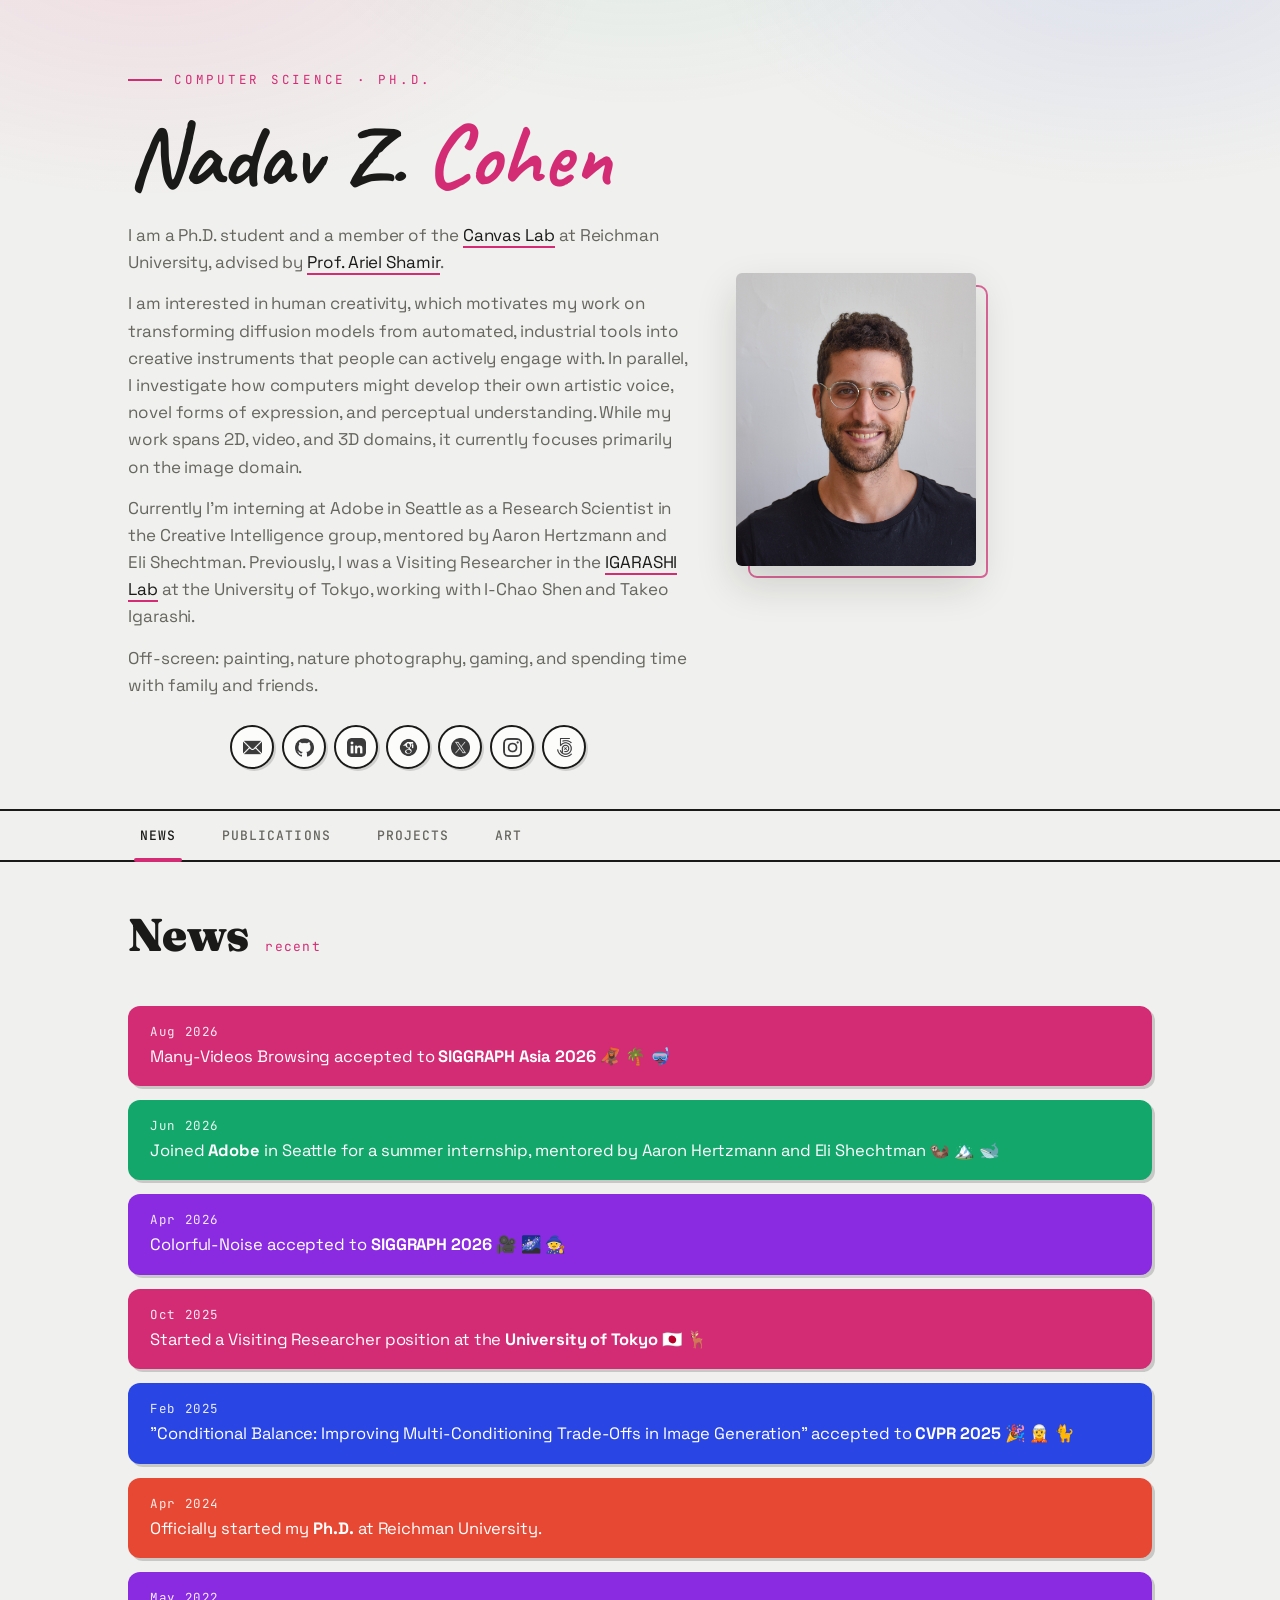
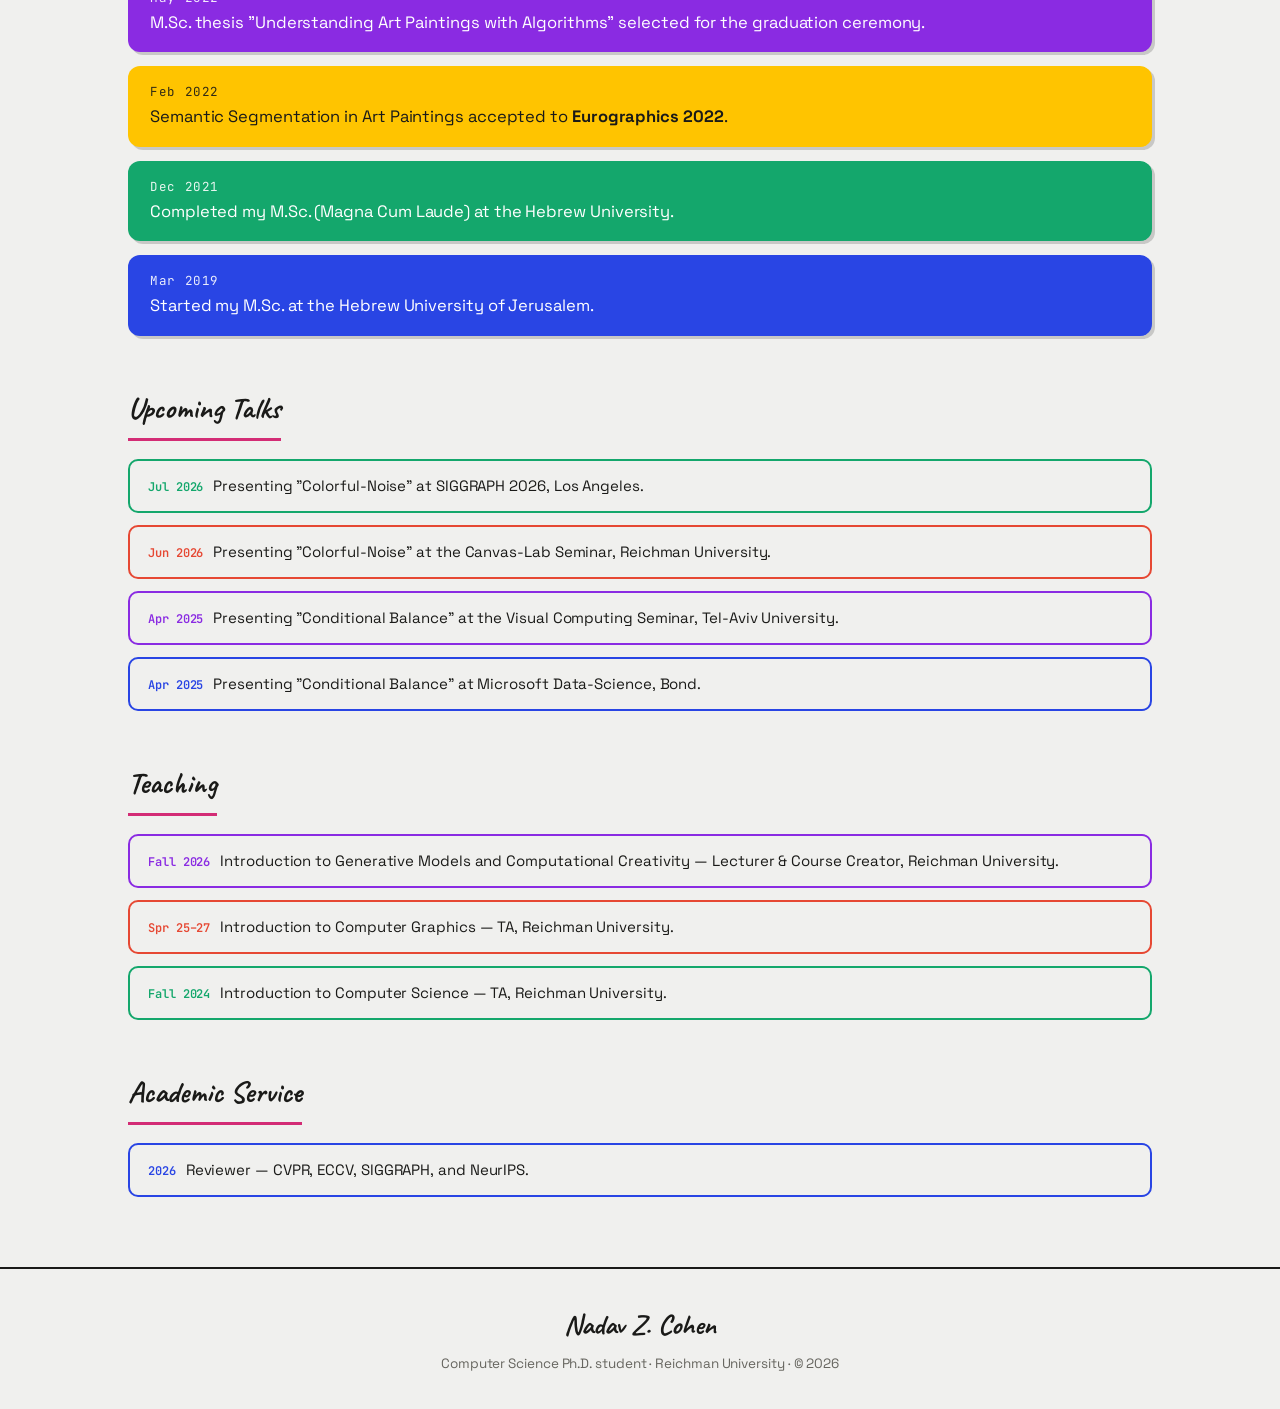
==== commit 59436fe9: "small-fix: update index.html with new bio and correct Eurographics year" ====
--- a/index.html
+++ b/index.html
@@ -347,7 +347,7 @@
       <div class="entry" style="--block:var(--c-blue)"><div class="date">Feb 2025</div><p>"Conditional Balance: Improving Multi-Conditioning Trade-Offs in Image Generation" accepted to <strong>CVPR 2025</strong> 🎉 🧝 🐈</p></div>
       <div class="entry" style="--block:var(--c-red)"><div class="date">Apr 2024</div><p>Officially started my <strong>Ph.D.</strong> at Reichman University.</p></div>
       <div class="entry" style="--block:var(--c-purple)"><div class="date">May 2022</div><p>M.Sc. thesis "Understanding Art Paintings with Algorithms" selected for the graduation ceremony.</p></div>
-      <div class="entry on-light" style="--block:var(--c-yellow)"><div class="date">Feb 2022</div><p>Semantic Segmentation in Art Paintings accepted to <strong>Eurographics</strong>.</p></div>
+      <div class="entry on-light" style="--block:var(--c-yellow)"><div class="date">Feb 2022</div><p>Semantic Segmentation in Art Paintings accepted to <strong>Eurographics 2022</strong>.</p></div>
       <div class="entry" style="--block:var(--c-green)"><div class="date">Dec 2021</div><p>Completed my M.Sc. (Magna Cum Laude) at the Hebrew University.</p></div>
       <div class="entry" style="--block:var(--c-blue)"><div class="date">Mar 2019</div><p>Started my M.Sc. at the Hebrew University of Jerusalem.</p></div>
     </div>
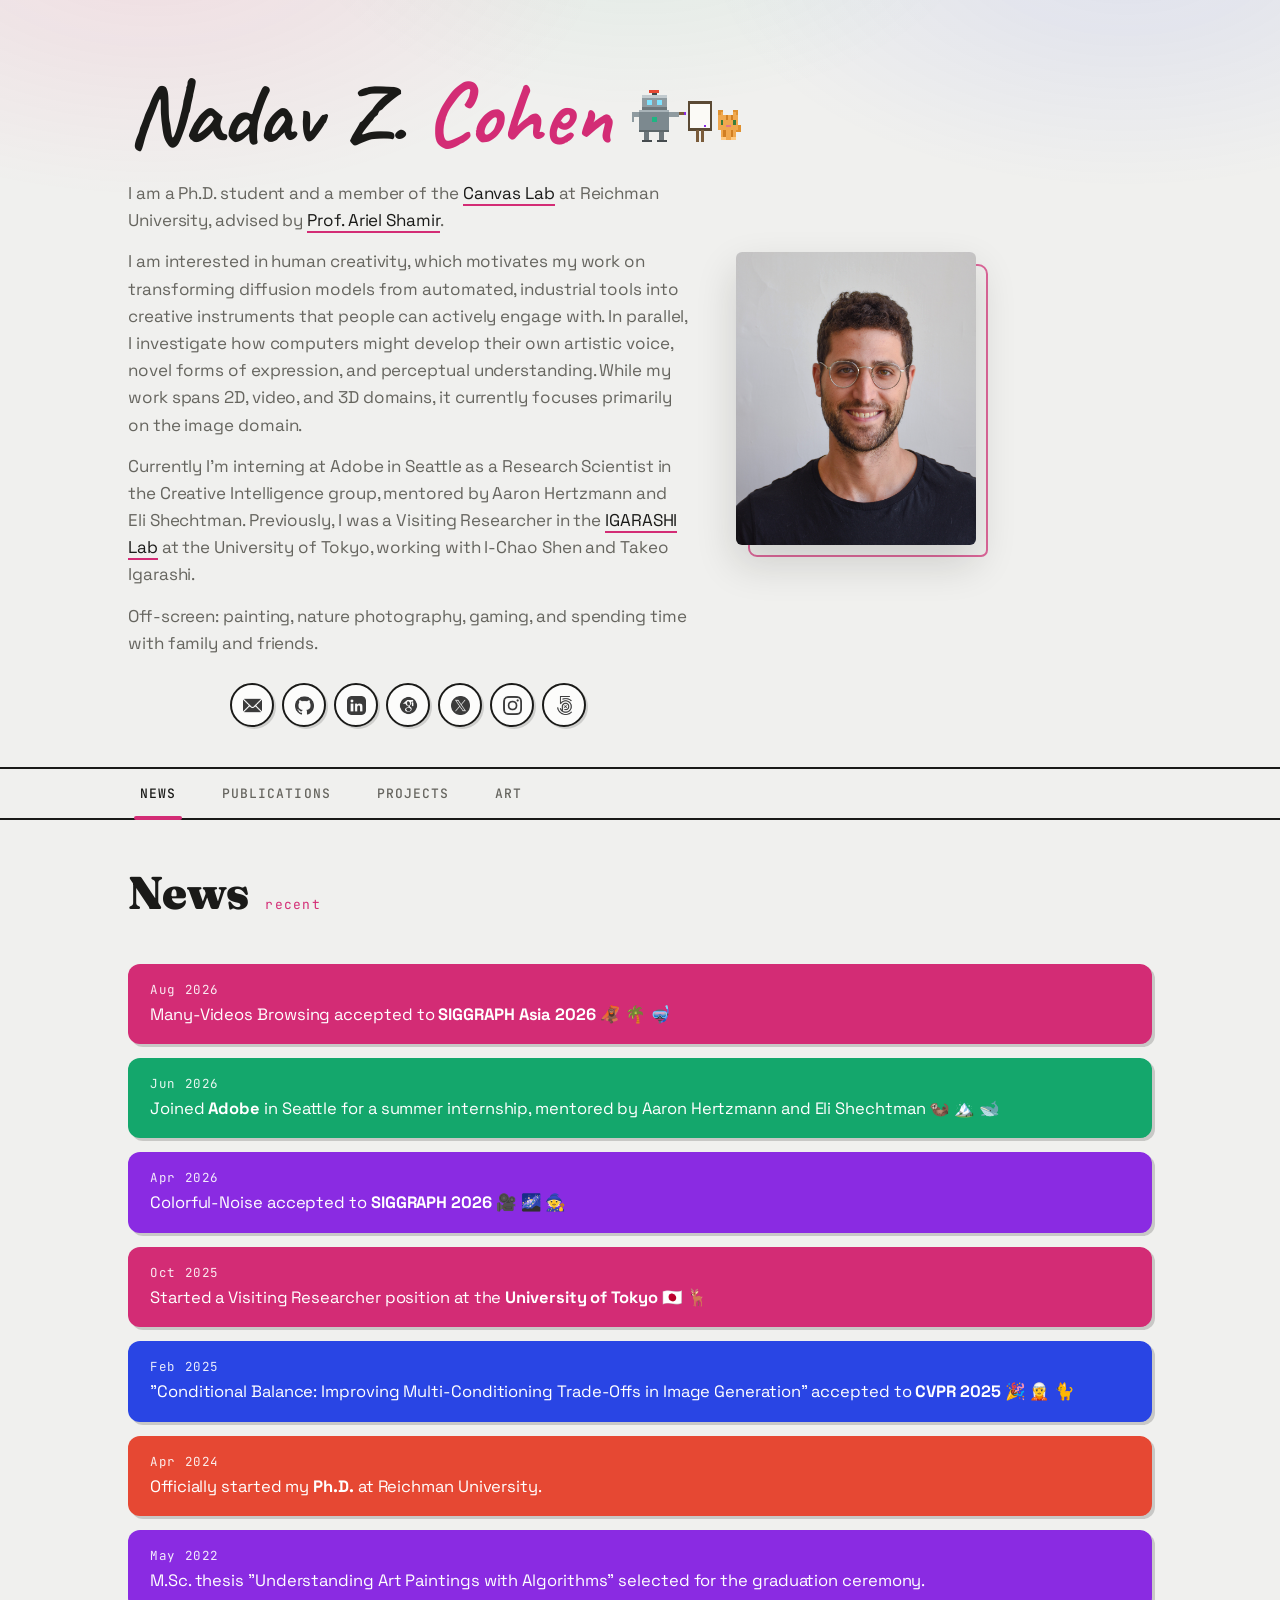
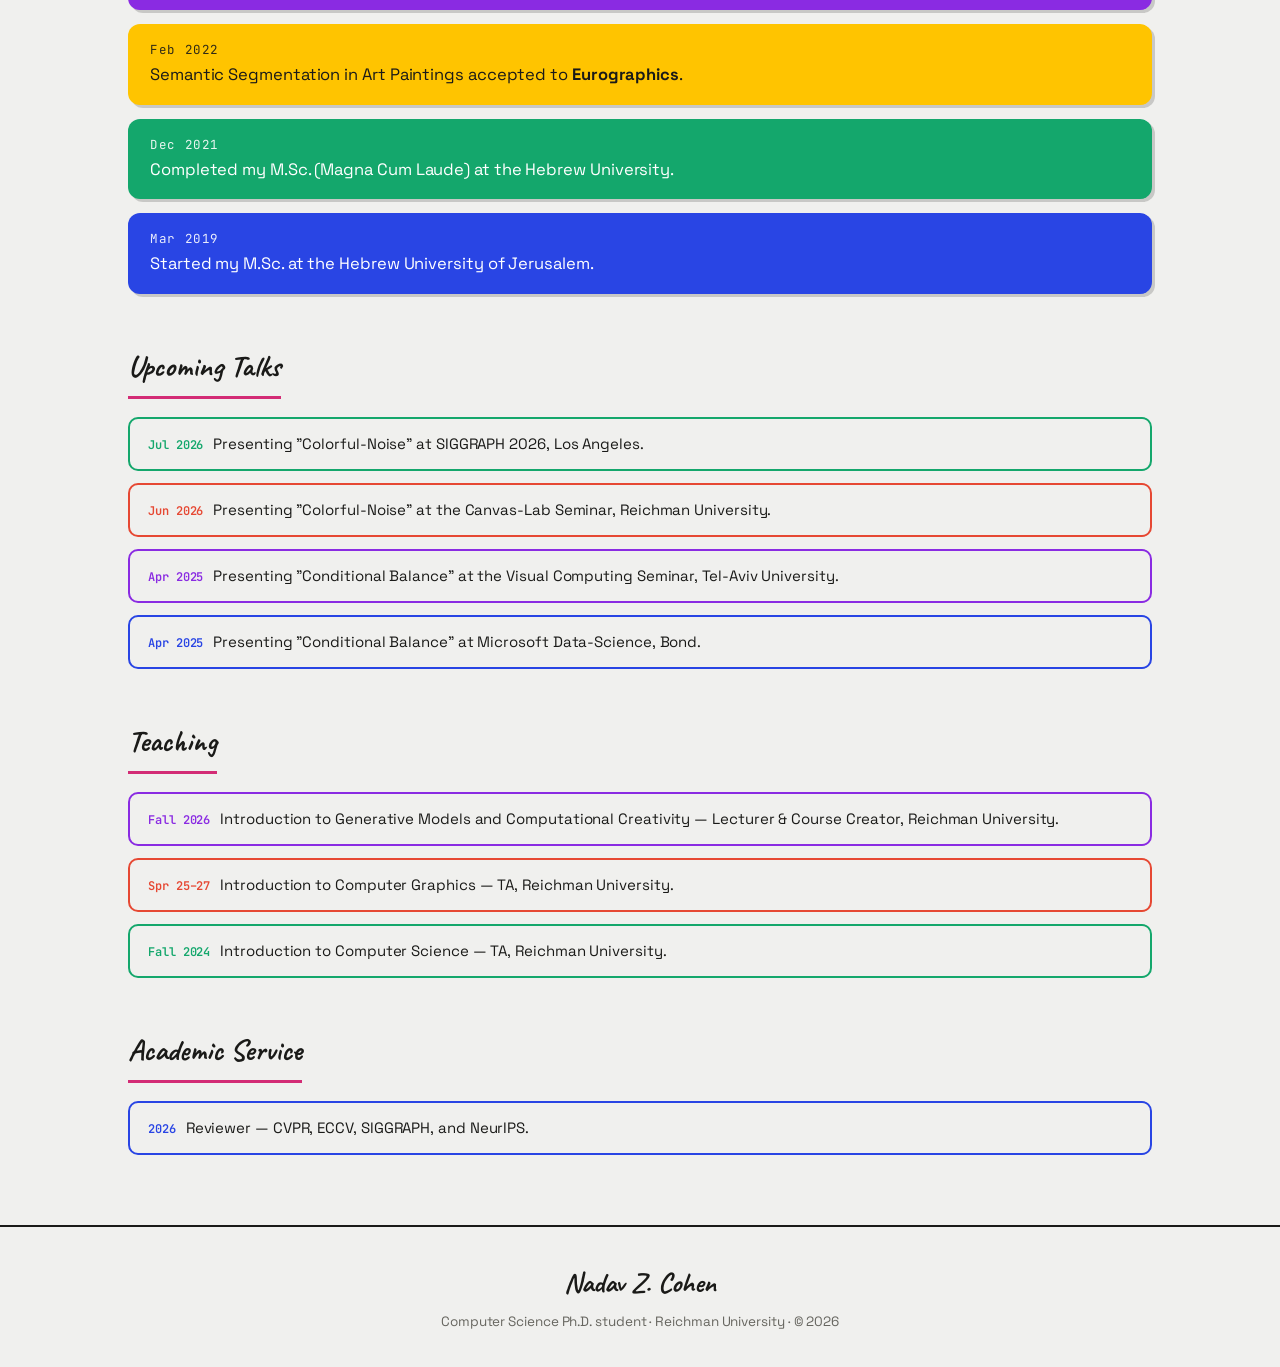
==== commit cee3d2e8: "animation update" ====
--- a/index.html
+++ b/index.html
@@ -73,11 +73,20 @@
 .hero{position:relative;z-index:1;padding:70px 0 40px}
 .hero-grid{display:flex;align-items:center;gap:48px;flex-wrap:wrap}
 .hero-grid > div:first-child{flex:0 1 560px;min-width:0}
-.eyebrow{
-  font-family:var(--mono);font-size:12.5px;letter-spacing:.22em;text-transform:uppercase;
-  color:var(--accent);margin-bottom:22px;display:flex;align-items:center;gap:12px;
-}
-.eyebrow::before{content:"";width:34px;height:2px;background:var(--accent)}
+.pixel-bot{
+  display:inline-block;width:1.32em;height:.62em;vertical-align:baseline;
+  margin-left:.18em;cursor:pointer;position:relative;top:.02em;
+}
+.pixel-bot svg{width:100%;height:100%;overflow:visible;display:block;image-rendering:pixelated}
+.p-eye{animation:pxEye 2.2s steps(1) infinite}
+@keyframes pxEye{0%,88%{opacity:1}90%,100%{opacity:.15}}
+#p-anten{animation:pxAnten 1.4s steps(1) infinite}
+@keyframes pxAnten{0%,60%{opacity:1}61%,100%{opacity:.3}}
+#p-chest{animation:pxChest 1.1s steps(1) infinite}
+@keyframes pxChest{0%,50%{opacity:1}51%,100%{opacity:.35}}
+@media (prefers-reduced-motion:reduce){
+  .p-eye,#p-anten,#p-chest{animation:none}
+}
 .hero h1{
   font-family:"Caveat",cursive;
   font-weight:700;
@@ -302,8 +311,73 @@
 <header class="hero">
   <div class="wrap hero-grid">
     <div>
-      <div class="eyebrow">Computer Science · Ph.D.</div>
-      <h1>Nadav Z. <em>Cohen</em></h1>
+      <h1>Nadav Z. <em>Cohen</em><span class="pixel-bot" id="robotScene" title="Click me!" aria-label="A little pixel-art robot painting, with a pixel cat"><svg viewBox="0 0 47 22" shape-rendering="crispEdges" xmlns="http://www.w3.org/2000/svg">
+        <!-- antenna -->
+        <rect x="10" y="0" width="2" height="2" fill="#454b4e"/>
+        <rect id="p-anten" x="9" y="0" width="4" height="1" fill="#e64833"/>
+        <!-- head -->
+        <rect x="6" y="2" width="10" height="6" fill="#8f9ba0"/>
+        <rect x="6" y="2" width="10" height="1" fill="#c2cbcf"/>
+        <rect x="6" y="7" width="10" height="1" fill="#6d777b"/>
+        <!-- eyes -->
+        <rect class="p-eye" x="8" y="4" width="2" height="2" fill="#7fe3ff"/>
+        <rect class="p-eye" x="12" y="4" width="2" height="2" fill="#7fe3ff"/>
+        <!-- body -->
+        <rect x="5" y="8" width="12" height="9" fill="#7c898f"/>
+        <rect x="5" y="8" width="12" height="1" fill="#a7b2b7"/>
+        <rect x="5" y="16" width="12" height="1" fill="#5c6669"/>
+        <!-- chest light -->
+        <rect id="p-chest" x="10" y="11" width="2" height="2" fill="#1fb583"/>
+        <!-- left arm (static) -->
+        <rect x="2" y="9" width="3" height="2" fill="#8f9ba0"/>
+        <rect x="2" y="9" width="1" height="4" fill="#8f9ba0"/>
+        <!-- right painting arm (animated) -->
+        <g id="p-arm">
+          <rect x="17" y="9" width="4" height="2" fill="#8f9ba0"/>
+          <rect id="p-brush" x="21" y="9" width="2" height="1" fill="#7a5b3a"/>
+          <rect id="p-tip" x="23" y="9" width="1" height="1" fill="#e64833"/>
+        </g>
+        <!-- legs -->
+        <rect x="7" y="17" width="2" height="3" fill="#6d777b"/>
+        <rect x="13" y="17" width="2" height="3" fill="#6d777b"/>
+        <rect x="6" y="20" width="4" height="1" fill="#454b4e"/>
+        <rect x="12" y="20" width="4" height="1" fill="#454b4e"/>
+        <!-- easel + canvas to the right -->
+        <rect x="25" y="5" width="9" height="11" fill="#fbfaf6" stroke="#5b4a34" stroke-width="1"/>
+        <rect x="28" y="16" width="1" height="5" fill="#7a5b3a"/>
+        <rect x="30" y="16" width="1" height="5" fill="#7a5b3a"/>
+        <!-- painted pixels get added here by JS -->
+        <g id="p-canvas"></g>
+
+        <!-- PIXEL TABBY CAT (sitting, facing forward) -->
+        <g id="p-cat">
+          <!-- ears -->
+          <rect x="37" y="8" width="2" height="2" fill="#e0912f"/>
+          <rect x="43" y="8" width="2" height="2" fill="#e0912f"/>
+          <rect x="38" y="9" width="1" height="1" fill="#f0a84e"/>
+          <rect x="43" y="9" width="1" height="1" fill="#f0a84e"/>
+          <!-- head -->
+          <rect x="37" y="10" width="8" height="6" fill="#f0a84e"/>
+          <!-- tabby stripes on head -->
+          <rect x="40" y="10" width="1" height="2" fill="#d17f22"/>
+          <rect x="42" y="10" width="1" height="2" fill="#d17f22"/>
+          <!-- eyes (blink/look via JS) -->
+          <rect id="cat-eyeL" x="38" y="12" width="1" height="2" fill="#3b7d3b"/>
+          <rect id="cat-eyeR" x="43" y="12" width="1" height="2" fill="#3b7d3b"/>
+          <!-- nose -->
+          <rect x="40" y="14" width="2" height="1" fill="#e07a8a"/>
+          <!-- body -->
+          <rect x="38" y="16" width="6" height="4" fill="#f0a84e"/>
+          <rect x="39" y="16" width="1" height="4" fill="#d17f22"/>
+          <rect x="42" y="16" width="1" height="4" fill="#d17f22"/>
+          <!-- front paws -->
+          <rect x="38" y="19" width="2" height="1" fill="#ffca82"/>
+          <rect x="42" y="19" width="2" height="1" fill="#ffca82"/>
+          <!-- tail (curls to the right) -->
+          <rect x="44" y="16" width="2" height="1" fill="#e0912f"/>
+          <rect x="45" y="14" width="1" height="3" fill="#e0912f"/>
+        </g>
+      </svg></span></h1>
       <p class="lede">I am a Ph.D. student and a member of the <a href="https://canvas-lab.org/" target="_blank">Canvas Lab</a> at Reichman University, advised by <a href="https://faculty.runi.ac.il/arik/site/index.asp" target="_blank">Prof. Ariel Shamir</a>.</p>
       <p class="lede">I am interested in human creativity, which motivates my work on transforming diffusion models from automated, industrial tools into creative instruments that people can actively engage with. In parallel, I investigate how computers might develop their own artistic voice, novel forms of expression, and perceptual understanding. While my work spans 2D, video, and 3D domains, it currently focuses primarily on the image domain.</p>
       <p class="lede">Currently I'm interning at Adobe in Seattle as a Research Scientist in the Creative Intelligence group, mentored by Aaron Hertzmann and Eli Shechtman. Previously, I was a Visiting Researcher in the <a href="https://www-ui.is.s.u-tokyo.ac.jp/en/" target="_blank">IGARASHI Lab</a> at the University of Tokyo, working with I-Chao Shen and Takeo Igarashi.</p>
@@ -347,7 +421,7 @@
       <div class="entry" style="--block:var(--c-blue)"><div class="date">Feb 2025</div><p>"Conditional Balance: Improving Multi-Conditioning Trade-Offs in Image Generation" accepted to <strong>CVPR 2025</strong> 🎉 🧝 🐈</p></div>
       <div class="entry" style="--block:var(--c-red)"><div class="date">Apr 2024</div><p>Officially started my <strong>Ph.D.</strong> at Reichman University.</p></div>
       <div class="entry" style="--block:var(--c-purple)"><div class="date">May 2022</div><p>M.Sc. thesis "Understanding Art Paintings with Algorithms" selected for the graduation ceremony.</p></div>
-      <div class="entry on-light" style="--block:var(--c-yellow)"><div class="date">Feb 2022</div><p>Semantic Segmentation in Art Paintings accepted to <strong>Eurographics 2022</strong>.</p></div>
+      <div class="entry on-light" style="--block:var(--c-yellow)"><div class="date">Feb 2022</div><p>Semantic Segmentation in Art Paintings accepted to <strong>Eurographics</strong>.</p></div>
       <div class="entry" style="--block:var(--c-green)"><div class="date">Dec 2021</div><p>Completed my M.Sc. (Magna Cum Laude) at the Hebrew University.</p></div>
       <div class="entry" style="--block:var(--c-blue)"><div class="date">Mar 2019</div><p>Started my M.Sc. at the Hebrew University of Jerusalem.</p></div>
     </div>
@@ -450,7 +524,7 @@
   <!-- ART -->
   <section id="art" class="section">
     <div class="art-top">
-      <div class="section-head"><h2>Paintings</h2><span class="count">gallery</span></div>
+      <div class="section-head" style="margin:0"><h2>Paintings</h2><span class="count">gallery</span></div>
       <label class="toggle"><span class="switch"><input type="checkbox" id="nsfwToggle"><span class="slider"></span></span>Show NSFW</label>
     </div>
     <div class="art-grid" id="artGrid"></div>
@@ -473,6 +547,94 @@
 </footer>
 
 <script>
+/* ---- tiny pixel robot animation ---- */
+(function(){
+  const scene=document.getElementById('robotScene');
+  if(!scene) return;
+  const svg=scene.querySelector('svg');
+  const arm=svg.querySelector('#p-arm');
+  const tip=svg.querySelector('#p-tip');
+  const canvasG=svg.querySelector('#p-canvas');
+  const NS="http://www.w3.org/2000/svg";
+
+  const css=getComputedStyle(document.documentElement);
+  const pal=()=>['--c-navy','--c-green','--c-purple','--c-blue','--c-red','--c-orange','--c-pink']
+      .map(v=>css.getPropertyValue(v).trim()).filter(Boolean);
+  const reduce=window.matchMedia&&window.matchMedia('(prefers-reduced-motion:reduce)').matches;
+  const rint=(a,b)=>a+Math.floor(Math.random()*(b-a+1));
+
+  // canvas paint area (inside the frame, in viewBox px)
+  const AX0=26, AX1=32, AY0=6, AY1=14;
+  let painted=0, maxPixels=12;
+
+  function dab(){
+    const colors=pal();
+    const c=colors[Math.floor(Math.random()*colors.length)];
+    tip.setAttribute('fill',c);
+    const px=document.createElementNS(NS,'rect');
+    px.setAttribute('x',rint(AX0,AX1));
+    px.setAttribute('y',rint(AY0,AY1));
+    px.setAttribute('width',1); px.setAttribute('height',1);
+    px.setAttribute('fill',c);
+    canvasG.appendChild(px);
+    painted++;
+    if(painted>=maxPixels){
+      setTimeout(()=>{ while(canvasG.firstChild) canvasG.removeChild(canvasG.firstChild); painted=0; }, 1200);
+    }
+  }
+
+  let t=0, lastBob=1, spin=0;
+  function frame(){
+    t+=0.05;
+    // brush bobs up/down in whole-pixel steps
+    const bob=Math.round(Math.sin(t*1.6));      // -1,0,1
+    arm.setAttribute('transform',`translate(0 ${bob})`);
+    // when the brush reaches the bottom of a bob, it dabs paint
+    if(bob===1 && lastBob!==1 && painted<maxPixels){ dab(); }
+    lastBob=bob;
+    // click spin
+    if(spin>0){ spin-=8; svg.style.transform=`rotate(${spin}deg)`; if(spin<=0){spin=0;svg.style.transform='none';} }
+    requestAnimationFrame(frame);
+  }
+  if(reduce){
+    // static: show a small finished painting, no motion
+    for(let i=0;i<8;i++) dab();
+  } else {
+    frame();
+  }
+
+  // click = wipe canvas + quick spin, then it repaints
+  scene.addEventListener('click',()=>{
+    while(canvasG.firstChild) canvasG.removeChild(canvasG.firstChild);
+    painted=0; spin=360;
+  });
+
+  /* ---- cat: blink + look around ---- */
+  const eyeL=svg.querySelector('#cat-eyeL'), eyeR=svg.querySelector('#cat-eyeR');
+  if(eyeL && eyeR && !reduce){
+    const OPEN={w:1,h:2,y:12};
+    function setEyes(dx){        // dx shifts pupils left/right
+      eyeL.setAttribute('x',38+dx); eyeR.setAttribute('x',43+dx);
+      eyeL.setAttribute('width',OPEN.w); eyeR.setAttribute('width',OPEN.w);
+      eyeL.setAttribute('height',OPEN.h); eyeR.setAttribute('height',OPEN.h);
+      eyeL.setAttribute('y',OPEN.y); eyeR.setAttribute('y',OPEN.y);
+    }
+    function blink(){
+      // squash eyes to a thin closed line, then reopen
+      [eyeL,eyeR].forEach(e=>{ e.setAttribute('height',1); e.setAttribute('y',13); });
+      setTimeout(()=>{ [eyeL,eyeR].forEach(e=>{ e.setAttribute('height',2); e.setAttribute('y',12); }); }, 130);
+    }
+    function look(){
+      const dir=[-1,0,0,1][Math.floor(Math.random()*4)];
+      setEyes(dir);
+    }
+    function loopBlink(){ blink(); setTimeout(loopBlink, 2200+Math.random()*2600); }
+    function loopLook(){ look(); setTimeout(loopLook, 1600+Math.random()*2400); }
+    setTimeout(loopBlink, 1400);
+    setTimeout(loopLook, 900);
+  }
+})();
+
 /* ---- section switching ---- */
 const buttons=document.querySelectorAll('.nav-btn');
 const sections=document.querySelectorAll('.section');
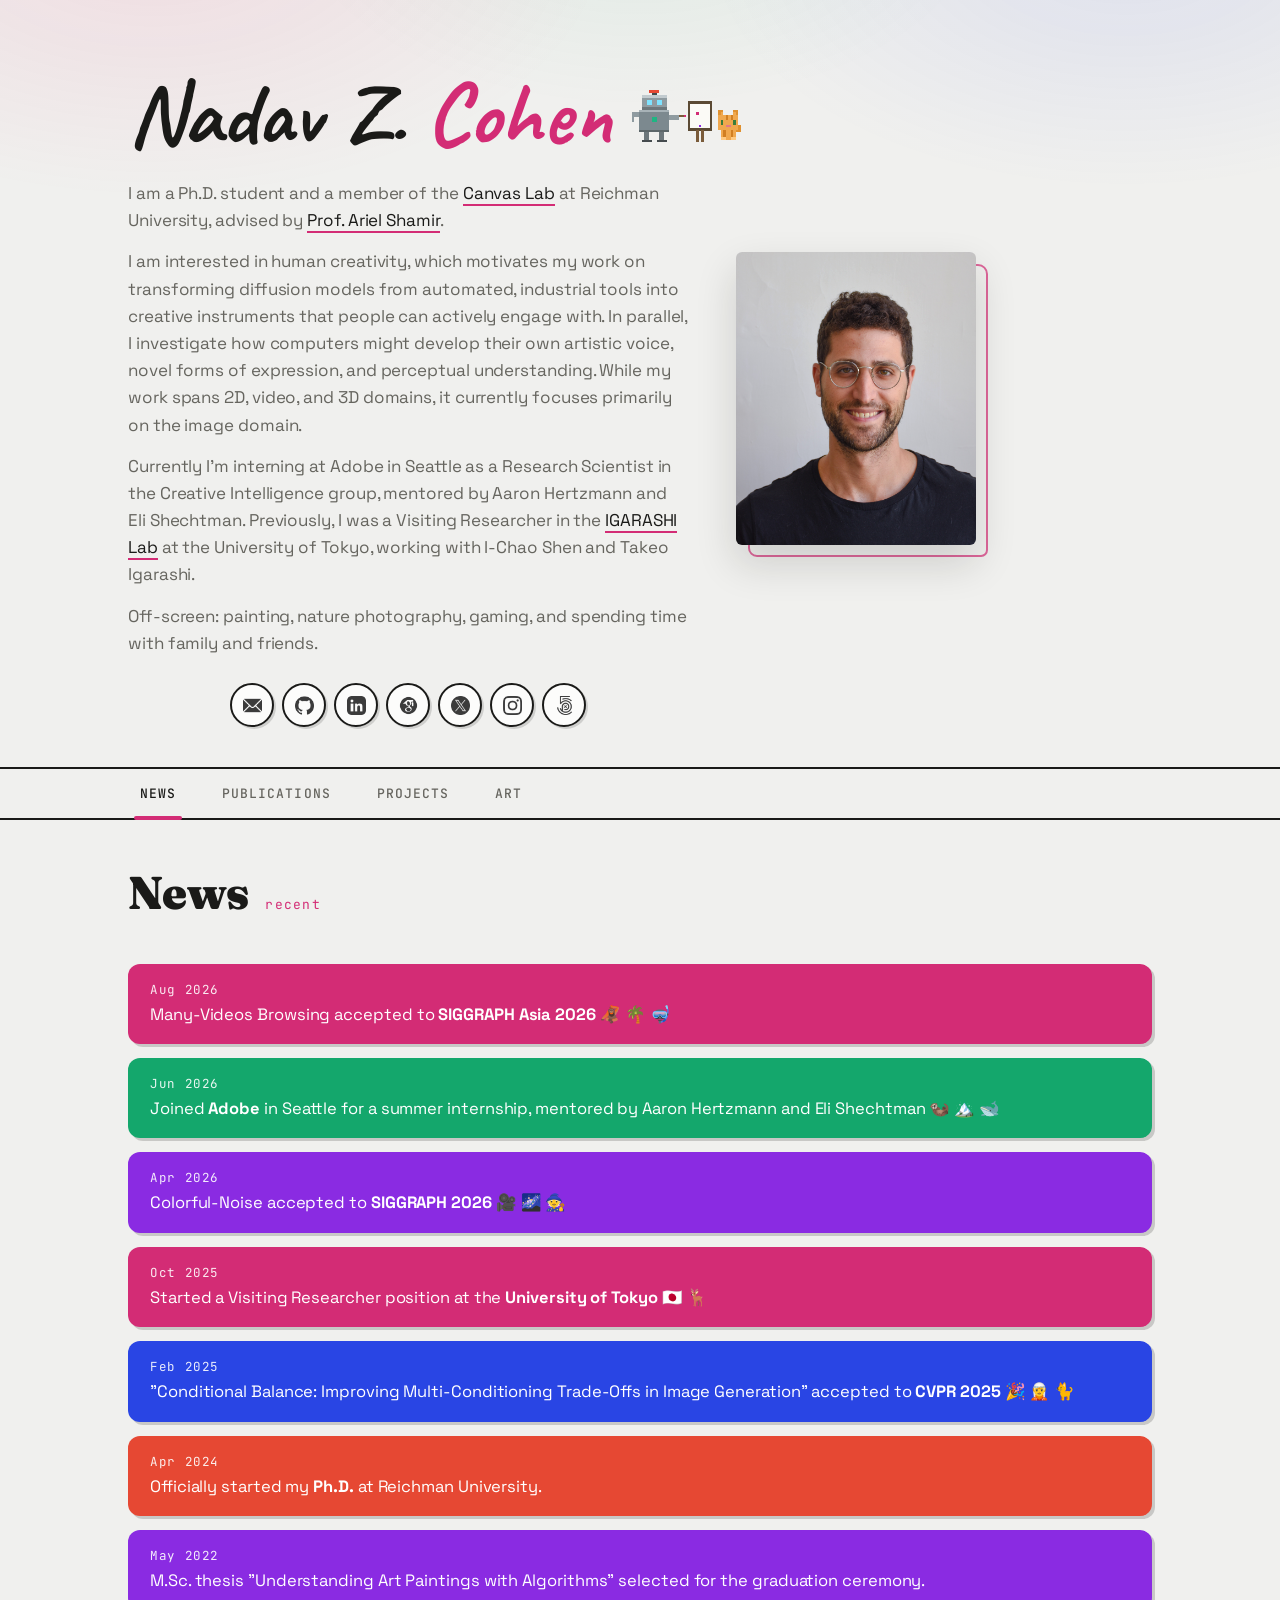
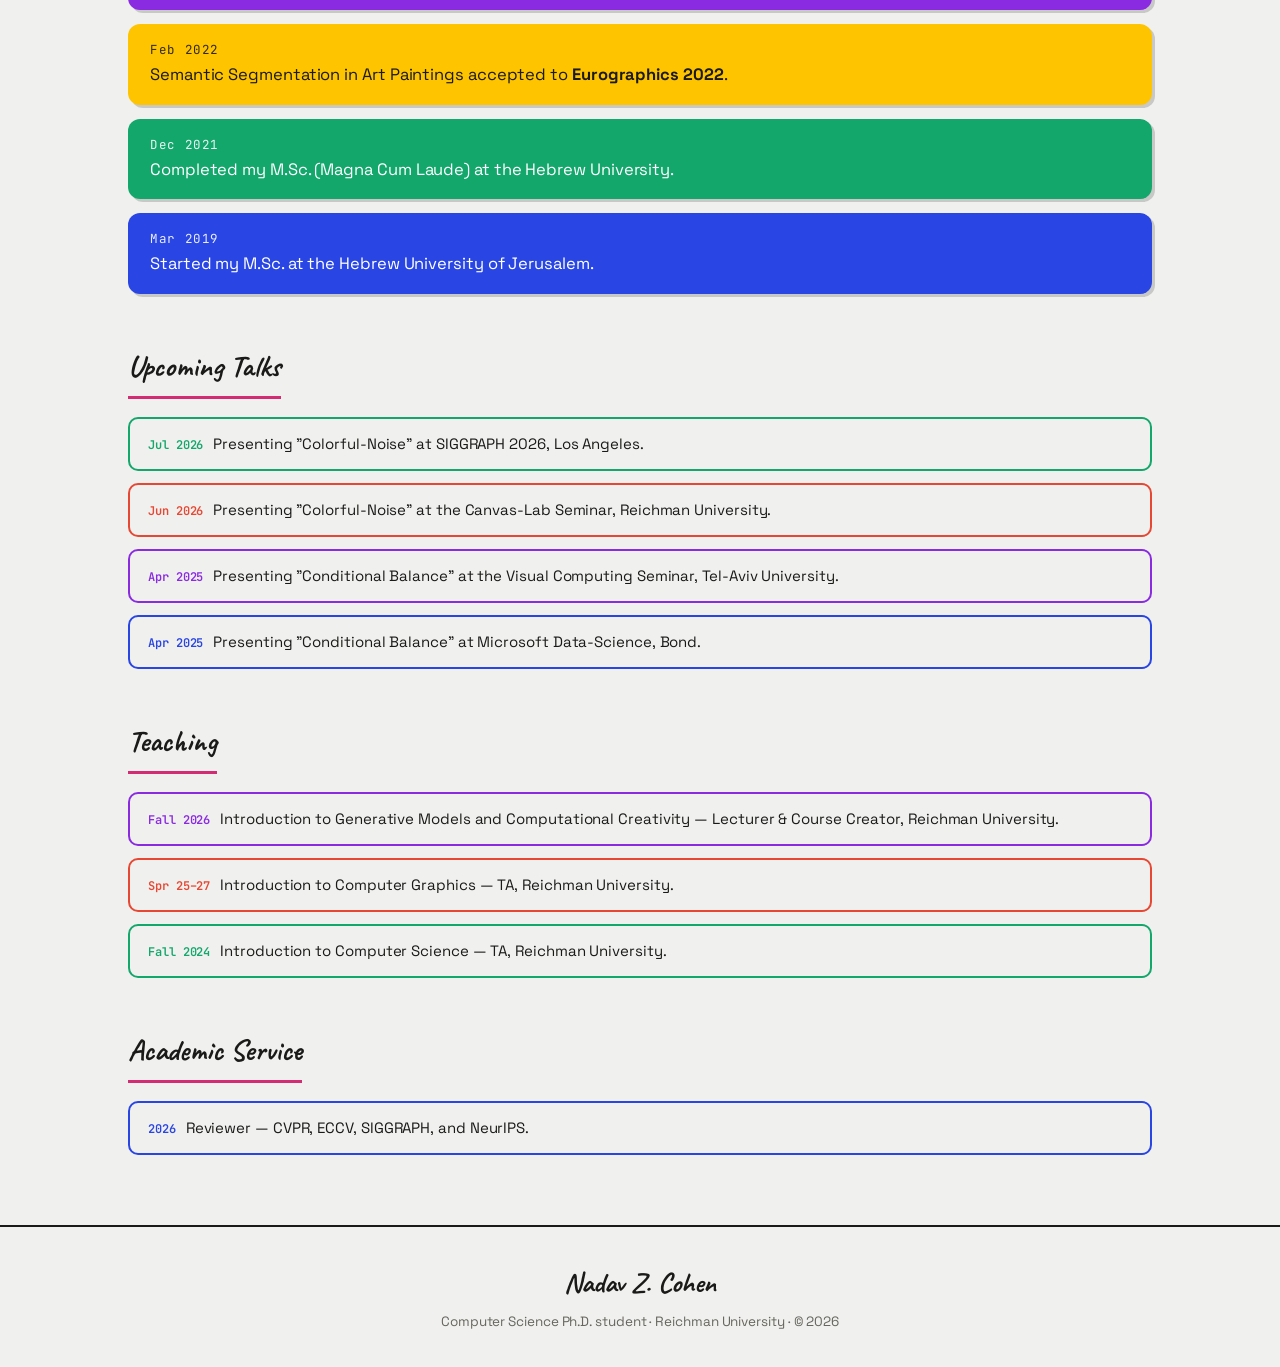
==== commit 6786d615: "fix eurographics year" ====
--- a/index.html
+++ b/index.html
@@ -421,7 +421,7 @@
       <div class="entry" style="--block:var(--c-blue)"><div class="date">Feb 2025</div><p>"Conditional Balance: Improving Multi-Conditioning Trade-Offs in Image Generation" accepted to <strong>CVPR 2025</strong> 🎉 🧝 🐈</p></div>
       <div class="entry" style="--block:var(--c-red)"><div class="date">Apr 2024</div><p>Officially started my <strong>Ph.D.</strong> at Reichman University.</p></div>
       <div class="entry" style="--block:var(--c-purple)"><div class="date">May 2022</div><p>M.Sc. thesis "Understanding Art Paintings with Algorithms" selected for the graduation ceremony.</p></div>
-      <div class="entry on-light" style="--block:var(--c-yellow)"><div class="date">Feb 2022</div><p>Semantic Segmentation in Art Paintings accepted to <strong>Eurographics</strong>.</p></div>
+      <div class="entry on-light" style="--block:var(--c-yellow)"><div class="date">Feb 2022</div><p>Semantic Segmentation in Art Paintings accepted to <strong>Eurographics 2022</strong>.</p></div>
       <div class="entry" style="--block:var(--c-green)"><div class="date">Dec 2021</div><p>Completed my M.Sc. (Magna Cum Laude) at the Hebrew University.</p></div>
       <div class="entry" style="--block:var(--c-blue)"><div class="date">Mar 2019</div><p>Started my M.Sc. at the Hebrew University of Jerusalem.</p></div>
     </div>
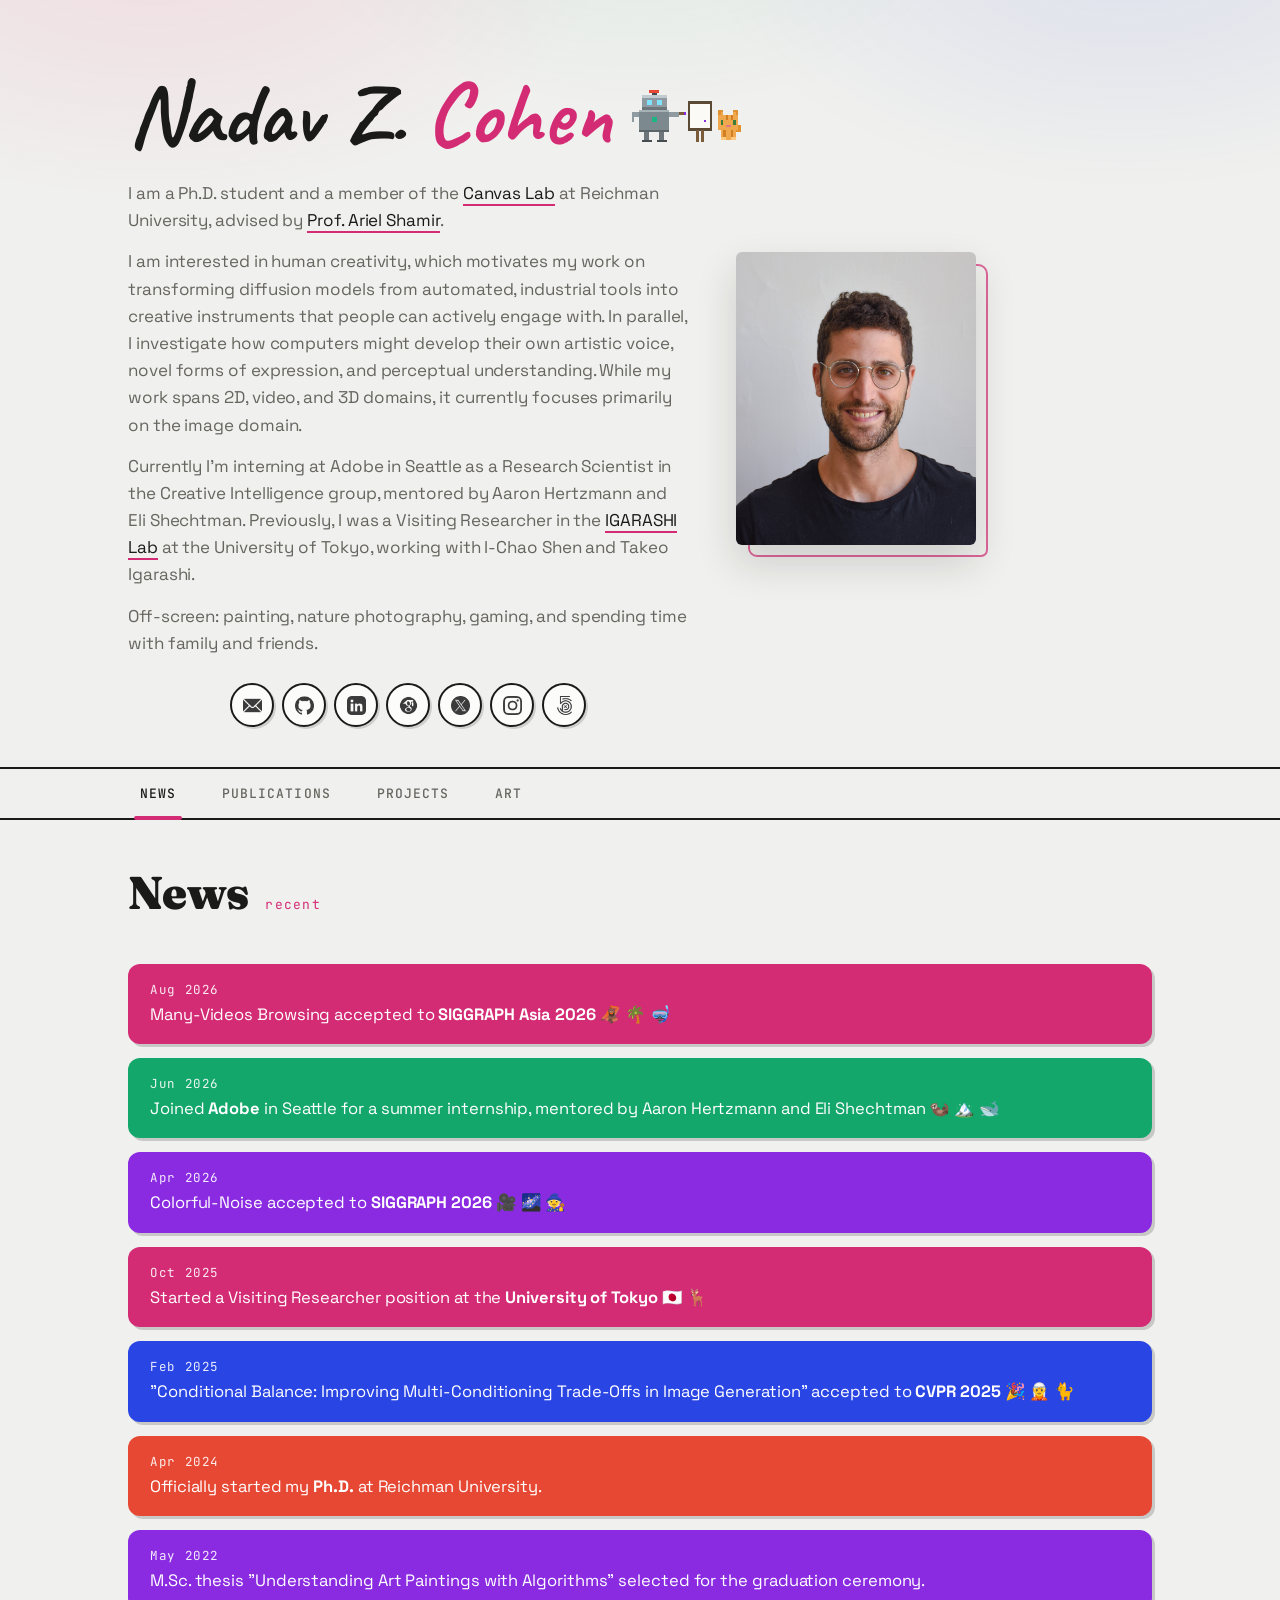
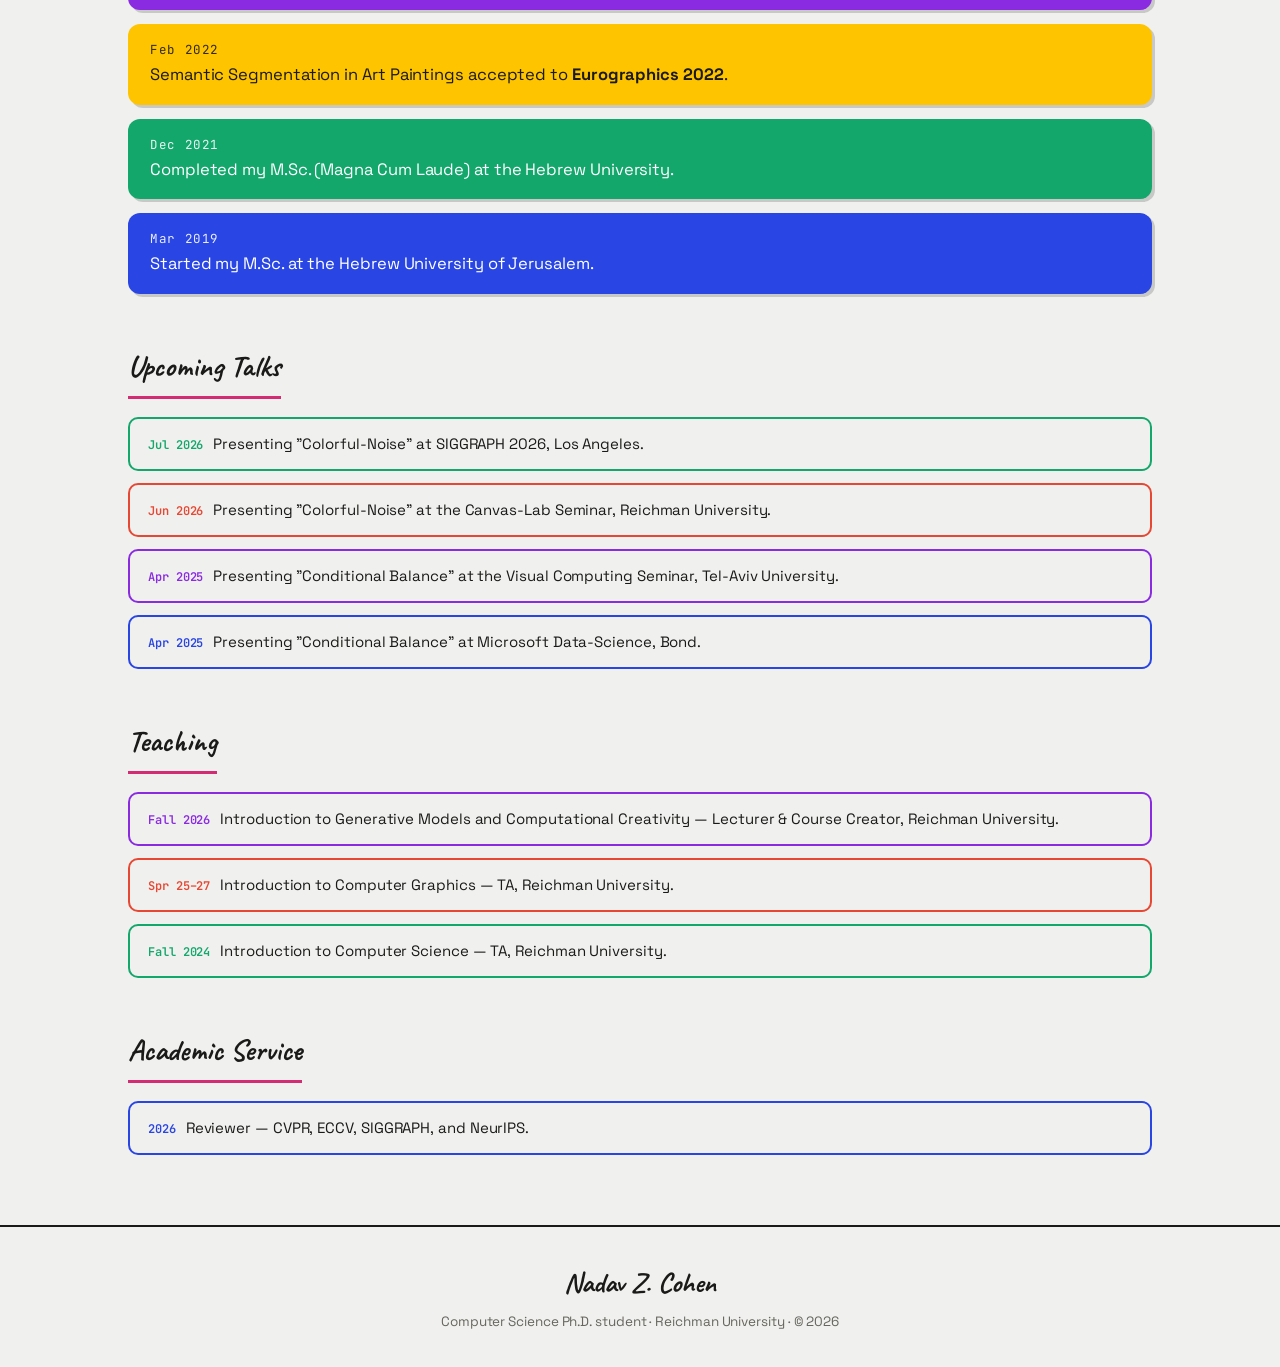
==== commit e30a4349: "fixing colorful-noise code link" ====
--- a/index.html
+++ b/index.html
@@ -474,7 +474,7 @@
         <div class="links">
           <a href="https://nadavc220.github.io/colorful-noise/" target="_blank">Project</a>
           <a href="https://arxiv.org/abs/2605.00548" target="_blank">arXiv</a>
-          <a href="https://arxiv.org/abs/2605.00548" target="_blank">Code</a>
+          <a href="https://github.com/Nadavc220/colorful_noise" target="_blank">Code</a>
         </div>
       </div>
     </article>
